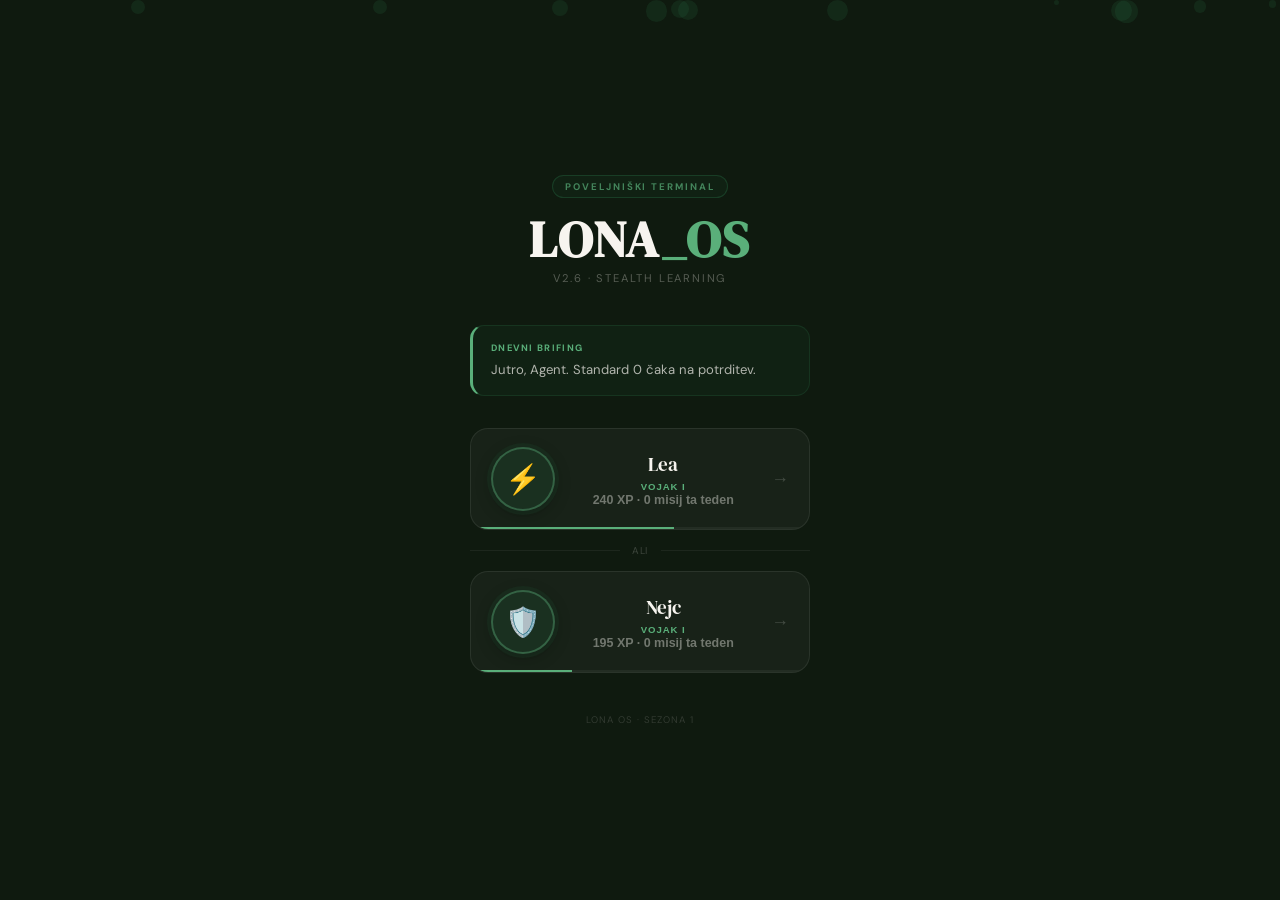
==== index.html @ a42bb2c6 "Add files via upload" ====
<!DOCTYPE html>
<html lang="sl">
<head>
<meta charset="UTF-8"/>
<meta name="viewport" content="width=device-width,initial-scale=1.0,viewport-fit=cover"/>
<meta name="theme-color" content="#0F1A0F"/>
<link rel="manifest" href="manifest.json"/>
<meta name="mobile-web-app-capable" content="yes"/>
<meta name="apple-mobile-web-app-capable" content="yes"/>
<title>LONA OS</title>
<link href="https://fonts.googleapis.com/css2?family=DM+Serif+Display:ital@0;1&family=DM+Sans:wght@300;400;500;600&display=swap" rel="stylesheet"/>
<style>
*, *::before, *::after { box-sizing: border-box; margin: 0; padding: 0; }

body {
  font-family: 'DM Sans', sans-serif;
  background: #0F1A0F;
  min-height: 100dvh;
  display: flex; flex-direction: column;
  align-items: center; justify-content: center;
  padding: 24px;
  position: relative; overflow: hidden;
}

/* Ozadje — živahni delci */
.bg-particles {
  position: fixed; inset: 0; pointer-events: none; z-index: 0;
  overflow: hidden;
}
.particle {
  position: absolute; border-radius: 50%;
  background: rgba(45,125,82,.15);
  animation: float-particle linear infinite;
}
@keyframes float-particle {
  0%   { transform: translateY(100vh) scale(0); opacity: 0; }
  10%  { opacity: 1; }
  90%  { opacity: .3; }
  100% { transform: translateY(-100px) scale(1); opacity: 0; }
}

/* Vsebina */
.login-wrap {
  position: relative; z-index: 1;
  display: flex; flex-direction: column;
  align-items: center; width: 100%; max-width: 340px;
  gap: 0;
}

/* Logo */
.logo-block { text-align: center; margin-bottom: 40px; }
.logo-badge {
  display: inline-block;
  font-size: .6rem; font-weight: 700; letter-spacing: .2em;
  text-transform: uppercase; color: rgba(90,175,122,.7);
  border: 1px solid rgba(45,125,82,.3);
  border-radius: 20px; padding: 4px 12px; margin-bottom: 16px;
  background: rgba(45,125,82,.08);
}
.logo-title {
  font-family: 'DM Serif Display', serif;
  font-size: 3.2rem; color: #F7F4EF;
  letter-spacing: .04em; line-height: 1;
  margin-bottom: 6px;
}
.logo-title span { color: #5AAF7A; }
.logo-sub {
  font-size: .7rem; letter-spacing: .16em;
  text-transform: uppercase; color: rgba(247,244,239,.3);
}

/* Misija briefing */
.briefing-box {
  width: 100%; padding: 16px 18px;
  background: rgba(45,125,82,.08);
  border: 1px solid rgba(45,125,82,.2);
  border-left: 3px solid #5AAF7A;
  border-radius: 14px; margin-bottom: 32px;
}
.briefing-box__label {
  font-size: .58rem; font-weight: 700; letter-spacing: .14em;
  text-transform: uppercase; color: #5AAF7A; margin-bottom: 6px;
}
.briefing-box__text {
  font-size: .82rem; color: rgba(247,244,239,.7); line-height: 1.5;
}

/* Agent kartice */
.agents { display: flex; flex-direction: column; gap: 10px; width: 100%; }

.agent-card {
  display: flex; align-items: center; gap: 16px;
  padding: 18px 20px; border-radius: 18px;
  background: rgba(255,255,255,.04);
  border: 1.5px solid rgba(255,255,255,.08);
  cursor: pointer; transition: all 250ms ease;
  position: relative; overflow: hidden;
}
.agent-card::before {
  content: '';
  position: absolute; inset: 0;
  background: linear-gradient(135deg, rgba(45,125,82,.15), transparent);
  opacity: 0; transition: opacity 250ms ease;
}
.agent-card:hover::before { opacity: 1; }
.agent-card:hover {
  border-color: rgba(90,175,122,.5);
  transform: translateY(-2px);
  box-shadow: 0 8px 32px rgba(45,125,82,.2);
}
.agent-card:active { transform: scale(.97); }

.agent-card__avatar {
  width: 64px; height: 64px; border-radius: 50%;
  background: rgba(45,125,82,.15);
  border: 2.5px solid rgba(90,175,122,.4);
  display: flex; align-items: center; justify-content: center;
  font-size: 1.8rem; flex-shrink: 0;
  position: relative; z-index: 1;
  overflow: hidden;
  box-shadow: 0 0 0 4px rgba(45,125,82,.1), 0 4px 16px rgba(0,0,0,.3);
}
.agent-card__avatar img {
  width: 100%; height: 100%;
  object-fit: cover; object-position: center top;
  border-radius: 50%;
}
.agent-card:hover .agent-card__avatar {
  border-color: #5AAF7A;
  box-shadow: 0 0 0 4px rgba(45,125,82,.2), 0 0 20px rgba(45,125,82,.3);
}
.agent-card__info { flex: 1; position: relative; z-index: 1; }
.agent-card__name {
  font-family: 'DM Serif Display', serif;
  font-size: 1.2rem; color: #F7F4EF; margin-bottom: 4px;
}
.agent-card__rank {
  font-size: .6rem; font-weight: 600; letter-spacing: .1em;
  text-transform: uppercase; color: #5AAF7A;
}
.agent-card__xp {
  font-size: .78rem; font-weight: 600; color: rgba(247,244,239,.4);
  margin-top: 1px;
}
.agent-card__arrow {
  font-size: 1.1rem; color: rgba(247,244,239,.2);
  transition: all 250ms ease; position: relative; z-index: 1;
}
.agent-card:hover .agent-card__arrow { color: #5AAF7A; transform: translateX(4px); }

/* XP mini bar */
.agent-card__bar {
  position: absolute; bottom: 0; left: 0; right: 0; height: 2px;
  background: rgba(255,255,255,.05);
}
.gk-checks {
  display: flex; flex-direction: column; gap: 10px;
  width: 100%; margin-bottom: 16px;
}
.gk-check-item {
  display: flex; align-items: center; gap: 14px;
  padding: 14px 18px; border-radius: 16px;
  background: rgba(255,255,255,.04);
  border: 2px solid rgba(255,255,255,.08);
  cursor: pointer; transition: all 200ms ease;
  -webkit-tap-highlight-color: transparent;
}
.gk-check-item--done {
  background: rgba(52,199,89,.12);
  border-color: rgba(52,199,89,.4);
}
.gk-check-item__box {
  width: 28px; height: 28px; border-radius: 8px;
  border: 2.5px solid rgba(255,255,255,.2);
  display: flex; align-items: center; justify-content: center;
  font-size: 1rem; flex-shrink: 0; transition: all 200ms ease;
  background: rgba(255,255,255,.05);
}
.gk-check-item--done .gk-check-item__box {
  background: #34C759; border-color: #34C759;
  animation: checkbox-bounce .3s cubic-bezier(.17,.67,.35,1.5);
}
@keyframes checkbox-bounce {
  0%  { transform: scale(0.5); }
  60% { transform: scale(1.2); }
  100%{ transform: scale(1); }
}
.gk-check-item__label {
  font-size: .95rem; font-weight: 700; color: rgba(247,244,239,.7);
  transition: color 200ms ease;
}
.gk-check-item--done .gk-check-item__label {
  color: #5AAF7A; text-decoration: line-through;
}
.gk-confirm-btn {
  width: 100%; padding: 16px; border-radius: 16px;
  font-family: 'Nunito', sans-serif; font-size: 1rem; font-weight: 900;
  background: rgba(255,255,255,.06); color: rgba(247,244,239,.4);
  border: 2px solid rgba(255,255,255,.08);
  transition: all 250ms ease; cursor: not-allowed;
}
.gk-confirm-btn--ready {
  background: #34C759 !important; color: white !important;
  border-color: #34C759 !important; cursor: pointer !important;
  box-shadow: 0 5px 0 rgba(52,199,89,.4);
  animation: btn-ready .4s ease;
}
@keyframes btn-ready {
  0%  { transform: scale(.95); }
  60% { transform: scale(1.03); }
  100%{ transform: scale(1); }
}
.gk-confirm-btn--ready:hover { transform: translateY(-2px); box-shadow: 0 7px 0 rgba(52,199,89,.4); }
.gk-confirm-btn--ready:active { transform: translateY(2px); box-shadow: none; }

/* Step transitions */
@keyframes step-in {
  from { opacity: 0; transform: translateY(20px) scale(.97); }
  to   { opacity: 1; transform: translateY(0) scale(1); }
}
.step-animate { animation: step-in .35s cubic-bezier(.17,.67,.35,1.1) forwards; }

.agent-card__bar-fill {
  height: 100%; background: #5AAF7A;
  transition: width .6s ease;
}

/* Divider */
.or-divider {
  display: flex; align-items: center; gap: 12px;
  width: 100%; padding: 4px 0;
}
.or-divider::before, .or-divider::after {
  content: ''; flex: 1; height: 1px;
  background: rgba(255,255,255,.06);
}
.or-divider span {
  font-size: .62rem; color: rgba(247,244,239,.2);
  letter-spacing: .1em; text-transform: uppercase;
}

/* Footer */
.login-footer {
  margin-top: 40px; text-align: center;
  font-size: .6rem; letter-spacing: .1em;
  text-transform: uppercase; color: rgba(247,244,239,.15);
}

/* Loading animacija */
@keyframes card-in {
  from { opacity: 0; transform: translateY(20px); }
  to   { opacity: 1; transform: translateY(0); }
}
.agent-card { animation: card-in .4s ease forwards; opacity: 0; }
.agent-card:nth-child(1) { animation-delay: .1s; }
.agent-card:nth-child(3) { animation-delay: .2s; }
</style>
</head>
<body>

<div class="bg-particles" id="particles"></div>

<div class="login-wrap">

  <div class="logo-block">
    <div class="logo-badge">Poveljniški Terminal</div>
    <h1 class="logo-title">LONA<span>_OS</span></h1>
    <p class="logo-sub">v2.6 · Stealth Learning</p>
  </div>

  <div class="briefing-box">
    <p class="briefing-box__label">Dnevni Brifing</p>
    <p class="briefing-box__text" id="briefing-text">Kateri agent prevzema danes misijo?</p>
  </div>

  <div class="agents" id="agents-list"></div>

  <p class="login-footer">LONA OS · Sezona 1</p>

</div>

<script src="config.js"></script>
<script>
// ── GATEKEEPER ──────────────────────────────────────────────
const GK_KEY = "lona_gatekeeper_date";
function gkTodayStr() { return new Date().toISOString().slice(0,10); }
function isGkApproved() { return localStorage.getItem(GK_KEY) === gkTodayStr(); }

function initGatekeeperLogin() {
  const checks   = LONA_CONFIG.gatekeeper.checks;
  const el       = document.getElementById("gk-checks");
  const confirmBtn = document.getElementById("gk-confirm");
  const state    = {};

  el.innerHTML = checks.map(c => `
    <div class="gk-check-item" id="gkc-${c.id}" onclick="toggleGkCheck('${c.id}')">
      <div class="gk-check-item__box" id="gkbox-${c.id}"></div>
      <span class="gk-check-item__label">${c.label}</span>
    </div>
  `).join("");

  window.toggleGkCheck = function(id) {
    state[id] = !state[id];
    const item = document.getElementById("gkc-" + id);
    const box  = document.getElementById("gkbox-" + id);
    if (state[id]) {
      item.classList.add("gk-check-item--done");
      box.textContent = "✓";
      // Vibriraj
      if (navigator.vibrate) navigator.vibrate(30);
    } else {
      item.classList.remove("gk-check-item--done");
      box.textContent = "";
    }
    // Preveri ali so vse odkljukane
    const allDone = checks.every(c => state[c.id]);
    confirmBtn.disabled = !allDone;
    confirmBtn.classList.toggle("gk-confirm-btn--ready", allDone);
  };
}

window.confirmGatekeeper = function() {
  localStorage.setItem(GK_KEY, gkTodayStr());
  // Animacija prehoda
  const step1 = document.getElementById("step-gatekeeper");
  const step2 = document.getElementById("step-agents");
  step1.style.animation = "stamp-out .25s ease forwards";
  setTimeout(() => {
    step1.style.display = "none";
    step2.style.display = "block";
    step2.classList.add("step-animate");
  }, 250);
};

// ── DELCI V OZADJU
const container = document.getElementById("particles");
for (let i = 0; i < 12; i++) {
  const el = document.createElement("div");
  el.className = "particle";
  const size = 4 + Math.random() * 20;
  el.style.cssText = `
    width:${size}px; height:${size}px;
    left:${Math.random()*100}%;
    animation-duration:${8 + Math.random()*12}s;
    animation-delay:${Math.random()*8}s;
  `;
  container.appendChild(el);
}

// Dinamični brifing glede na uro
const h = new Date().getHours();
const briefings = [
  [6,  "Jutro, Agent. Standard 0 čaka na potrditev."],
  [10, "Dopoldne. Baza je aktivna. Misije so odprte."],
  [14, "Popoldanski sektor. Čas za akcijo."],
  [18, "Večerni brifing. Preveri zakladnico."],
  [21, "Nočna izmena. Zaključi dan z odliko."],
];
const msg = briefings.reverse().find(([t]) => h >= t)?.[1] || "Baza je aktivna. Misije čakajo.";
document.getElementById("briefing-text").textContent = msg;

// Rang iz XP
function getRank(xp) {
  const ranks = [...LONA_CONFIG.ranks].reverse();
  return ranks.find(r => xp >= r.minXp)?.label || LONA_CONFIG.ranks[0].label;
}

function getXp(agentId) {
  const s = localStorage.getItem("lona_xp_state");
  if (s) return JSON.parse(s)[agentId] ?? 0;
  return LONA_CONFIG.agents.find(a => a.id === agentId)?.xp ?? 0;
}

function getMaxXp(agentId) {
  const s = localStorage.getItem("lona_rank_state");
  if (s) return JSON.parse(s)[agentId] ?? getXp(agentId);
  return getXp(agentId);
}

// Izračun XP bara
function xpPct(agentId) {
  const xp    = getMaxXp(agentId);
  const ranks = LONA_CONFIG.ranks;
  const ci    = ranks.findIndex(r => r.minXp > xp);
  const lo    = ranks[Math.max(0,ci-1)]?.minXp ?? 0;
  const hi    = ranks[ci]?.minXp ?? lo + 300;
  return Math.min(100, Math.round(((xp-lo)/(hi-lo))*100));
}

// Misij ta teden
function weekMissions(agentId) {
  const log = JSON.parse(localStorage.getItem("lona_mission_log") || "[]");
  const now  = new Date();
  const jan1 = new Date(now.getFullYear(), 0, 1);
  const wk   = Math.ceil(((now-jan1)/86400000 + jan1.getDay()+1)/7);
  const key  = now.getFullYear() + "-W" + wk;
  return log.filter(e => e.agentId === agentId && e.week === key).length;
}

const list = document.getElementById("agents-list");

LONA_CONFIG.agents.forEach((agent, i) => {
  if (i > 0) {
    const div = document.createElement("div");
    div.className = "or-divider";
    div.innerHTML = "<span>ali</span>";
    list.appendChild(div);
  }

  const xp    = getXp(agent.id);
  const rank  = getRank(getMaxXp(agent.id));
  const pct   = xpPct(agent.id);
  const wkMis = weekMissions(agent.id);

  const card = document.createElement("button");
  card.className = "agent-card";
  card.innerHTML = `
    <div class="agent-card__avatar">${agent.avatar}</div>
    <div class="agent-card__info">
      <p class="agent-card__name">${agent.name}</p>
      <p class="agent-card__rank">${rank}</p>
      <p class="agent-card__xp">${xp} XP · ${wkMis} misij ta teden</p>
    </div>
    <span class="agent-card__arrow">→</span>
    <div class="agent-card__bar">
      <div class="agent-card__bar-fill" style="width:${pct}%"></div>
    </div>
  `;
  card.addEventListener("click", () => {
    localStorage.setItem("lona_current_agent", agent.id);
    // Tap animacija
    card.style.transform = "scale(.95)";
    card.style.opacity   = ".7";
    setTimeout(() => { location.href = "gatekeeper.html"; }, 180);
  });
  list.appendChild(card);
});
</script>

<script>
  if ('serviceWorker' in navigator) {
    navigator.serviceWorker.register('./sw.js').catch(() => {});
  }
</script>
</body>
</html>
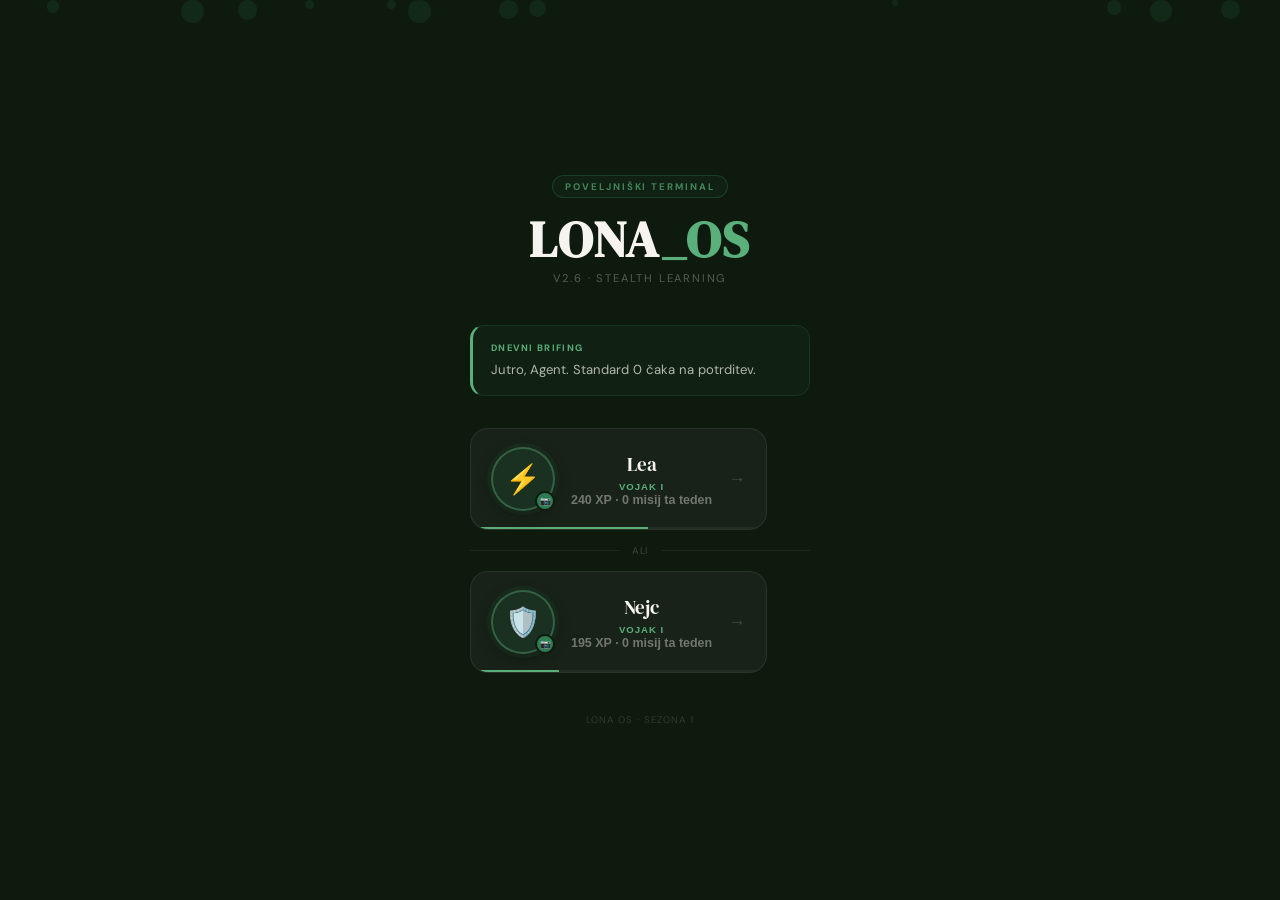
==== commit c31dd7f0: "Add files via upload" ====
--- a/index.html
+++ b/index.html
@@ -412,10 +412,21 @@
   const pct   = xpPct(agent.id);
   const wkMis = weekMissions(agent.id);
 
+  const _photo = localStorage.getItem("lona_photo_" + agent.id);
+
+  // Wrapper
+  const wrap = document.createElement("div");
+  wrap.style.cssText = "position:relative;width:100%";
+
   const card = document.createElement("button");
   card.className = "agent-card";
   card.innerHTML = `
-    <div class="agent-card__avatar">${agent.avatar}</div>
+    <div class="agent-card__avatar" id="avatar-${agent.id}" style="position:relative;overflow:visible">
+      ${_photo ? `<img src="${_photo}" style="width:100%;height:100%;object-fit:cover;border-radius:50%">` : agent.avatar}
+      <div style="position:absolute;bottom:-2px;right:-2px;width:20px;height:20px;border-radius:50%;
+        background:#2D7D52;border:2px solid #0F1A0F;display:flex;align-items:center;
+        justify-content:center;font-size:.55rem;z-index:2">📷</div>
+    </div>
     <div class="agent-card__info">
       <p class="agent-card__name">${agent.name}</p>
       <p class="agent-card__rank">${rank}</p>
@@ -426,14 +437,52 @@
       <div class="agent-card__bar-fill" style="width:${pct}%"></div>
     </div>
   `;
-  card.addEventListener("click", () => {
+
+  // Skrit file input za tega agenta
+  const fileInput = document.createElement("input");
+  fileInput.type = "file"; fileInput.accept = "image/*";
+  fileInput.style.display = "none";
+  fileInput.addEventListener("change", function() {
+    const file = this.files[0]; if (!file) return;
+    const reader = new FileReader();
+    reader.onload = e => {
+      const img = new Image();
+      img.onload = () => {
+        const canvas = document.createElement("canvas");
+        const size = Math.min(img.width, img.height);
+        canvas.width = canvas.height = 400;
+        canvas.getContext("2d").drawImage(img,
+          (img.width-size)/2,(img.height-size)/2,size,size,0,0,400,400);
+        const data = canvas.toDataURL("image/jpeg", .8);
+        localStorage.setItem("lona_photo_" + agent.id, data);
+        // Posodobi avatar takoj
+        const av = document.getElementById("avatar-" + agent.id);
+        av.innerHTML = `<img src="${data}" style="width:100%;height:100%;object-fit:cover;border-radius:50%">
+          <div style="position:absolute;bottom:-2px;right:-2px;width:20px;height:20px;border-radius:50%;
+            background:#2D7D52;border:2px solid #0F1A0F;display:flex;align-items:center;
+            justify-content:center;font-size:.55rem;z-index:2">📷</div>`;
+      };
+      img.src = e.target.result;
+    };
+    reader.readAsDataURL(file);
+  });
+
+  // Klik na avatar → foto, klik na kartico → izberi agenta
+  card.addEventListener("click", (e) => {
+    const av = document.getElementById("avatar-" + agent.id);
+    if (av.contains(e.target)) {
+      e.stopPropagation();
+      fileInput.click();
+      return;
+    }
     localStorage.setItem("lona_current_agent", agent.id);
-    // Tap animacija
-    card.style.transform = "scale(.95)";
-    card.style.opacity   = ".7";
+    card.style.transform = "scale(.95)"; card.style.opacity = ".7";
     setTimeout(() => { location.href = "gatekeeper.html"; }, 180);
   });
-  list.appendChild(card);
+
+  wrap.appendChild(card);
+  wrap.appendChild(fileInput);
+  list.appendChild(wrap);
 });
 </script>
 
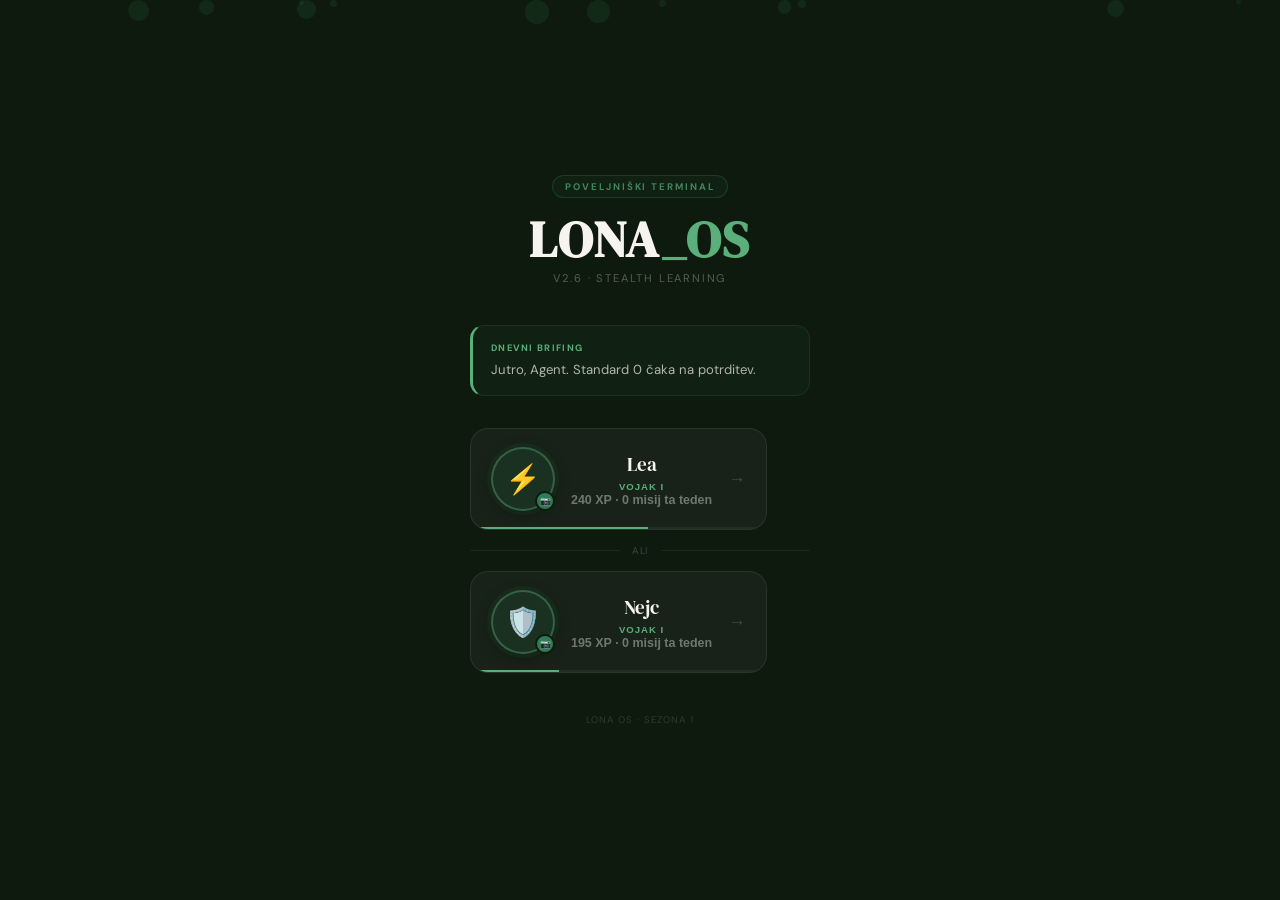
==== commit 3b069bc0: "Add files via upload" ====
--- a/index.html
+++ b/index.html
@@ -2,6 +2,8 @@
 <html lang="sl">
 <head>
 <meta charset="UTF-8"/>
+<link rel="icon" type="image/png" href="favicon.ico"/>
+
 <meta name="viewport" content="width=device-width,initial-scale=1.0,viewport-fit=cover"/>
 <meta name="theme-color" content="#0F1A0F"/>
 <link rel="manifest" href="manifest.json"/>
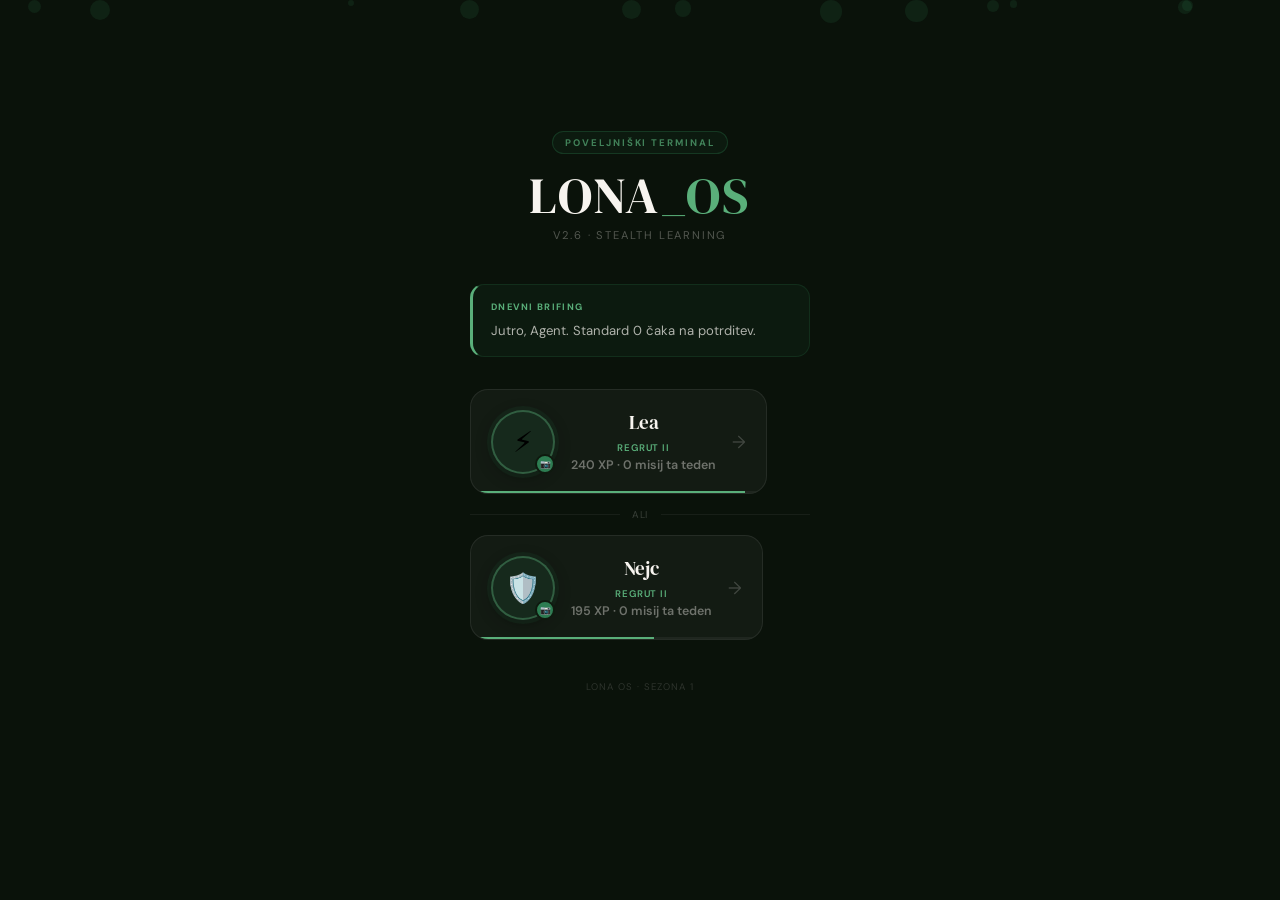
==== commit 75c923ae: "Add files via upload" ====
--- a/index.html
+++ b/index.html
@@ -10,7 +10,7 @@
 <meta name="mobile-web-app-capable" content="yes"/>
 <meta name="apple-mobile-web-app-capable" content="yes"/>
 <title>LONA OS</title>
-<link href="https://fonts.googleapis.com/css2?family=DM+Serif+Display:ital@0;1&family=DM+Sans:wght@300;400;500;600&display=swap" rel="stylesheet"/>
+
 <style>
 *, *::before, *::after { box-sizing: border-box; margin: 0; padding: 0; }
 
@@ -257,6 +257,7 @@
 .agent-card:nth-child(1) { animation-delay: .1s; }
 .agent-card:nth-child(3) { animation-delay: .2s; }
 </style>
+<link rel="stylesheet" href="shared.css"/>
 </head>
 <body>
 
--- a/shared.css
+++ b/shared.css
@@ -0,0 +1,279 @@
+/* ============================================================
+   LONA OS — shared.css
+   Skupen stil za vse strani. Naloži PRED style.css.
+   ============================================================ */
+
+@import url('https://fonts.googleapis.com/css2?family=DM+Serif+Display:ital@0;1&family=DM+Sans:wght@300;400;500;600;700;800;900&display=swap');
+
+/* ── RESET ─────────────────────────────────────────────── */
+*, *::before, *::after { box-sizing: border-box; margin: 0; padding: 0; }
+
+/* ── TOKENS ────────────────────────────────────────────── */
+:root {
+  --font-body:    'DM Sans', system-ui, sans-serif;
+  --font-display: 'DM Serif Display', serif;
+
+  --bg:           #0a120a;
+  --bg-card:      rgba(255,255,255,.04);
+  --bg-card-2:    rgba(255,255,255,.07);
+  --border:       rgba(255,255,255,.08);
+  --border-green: rgba(90,175,122,.2);
+
+  --text:         #F7F4EF;
+  --text-dim:     rgba(247,244,239,.5);
+  --text-muted:   rgba(247,244,239,.3);
+
+  --green:        #5AAF7A;
+  --green-deep:   #2D7D52;
+  --gold:         #FFD60A;
+  --purple:       #AF52DE;
+  --blue:         #007AFF;
+  --red:          #FF3B30;
+  --orange:       #FF9500;
+
+  --r-sm:  10px;
+  --r-md:  14px;
+  --r-lg:  18px;
+  --r-xl:  22px;
+  --r-2xl: 28px;
+
+  --shadow: 0 4px 20px rgba(0,0,0,.4);
+}
+
+/* ── BASE ──────────────────────────────────────────────── */
+html { -webkit-text-size-adjust: 100%; }
+body {
+  font-family: var(--font-body);
+  background: var(--bg);
+  color: var(--text);
+  min-height: 100dvh;
+  padding-bottom: 100px;
+  overflow-x: hidden;
+  -webkit-font-smoothing: antialiased;
+}
+
+/* ── TOP BAR ───────────────────────────────────────────── */
+.top-bar {
+  display: flex; align-items: center; gap: 10px;
+  padding: 14px 16px;
+  background: rgba(10,18,10,.95);
+  border-bottom: 1px solid var(--border-green);
+  backdrop-filter: blur(12px);
+  position: sticky; top: 0; z-index: 100;
+}
+.top-bar__logo {
+  font-family: var(--font-display);
+  font-size: 1rem; color: var(--text);
+  letter-spacing: .06em; cursor: pointer;
+  flex-shrink: 0;
+}
+.logo-accent { color: var(--green); }
+.logo-bracket { color: rgba(247,244,239,.5); }
+.top-bar__title {
+  flex: 1; font-size: .7rem; font-weight: 600;
+  letter-spacing: .14em; text-transform: uppercase;
+  color: var(--text-muted); text-align: center;
+}
+
+/* ── CARDS ─────────────────────────────────────────────── */
+.card {
+  background: var(--bg-card);
+  border: 1px solid var(--border);
+  border-radius: var(--r-xl);
+  padding: 16px;
+}
+.card--green {
+  background: rgba(45,125,82,.1);
+  border-color: var(--border-green);
+}
+
+/* ── SECTION HEADER ────────────────────────────────────── */
+.section-header {
+  display: flex; align-items: center;
+  justify-content: space-between;
+  padding: 4px 2px;
+}
+.section-header__title {
+  font-family: var(--font-display);
+  font-size: .95rem; color: var(--text-dim);
+  font-weight: 400;
+}
+.section-header__badge {
+  font-size: .65rem; font-weight: 600;
+  letter-spacing: .08em;
+  color: var(--text-muted);
+  padding: 3px 8px;
+  background: var(--bg-card);
+  border: 1px solid var(--border);
+  border-radius: 20px;
+}
+
+/* ── TYPOGRAPHY ────────────────────────────────────────── */
+h1, h2, h3 { font-family: var(--font-display); color: var(--text); font-weight: 400; }
+h1 { font-size: 1.8rem; }
+h2 { font-size: 1.4rem; }
+h3 { font-size: 1.1rem; }
+p  { font-family: var(--font-body); color: var(--text); line-height: 1.5; }
+
+.eyebrow {
+  font-size: .6rem; font-weight: 700;
+  letter-spacing: .16em; text-transform: uppercase;
+  color: var(--text-muted);
+}
+.label-sm {
+  font-size: .72rem; font-weight: 600;
+  color: var(--text-dim);
+}
+
+/* ── BUTTONS ───────────────────────────────────────────── */
+button {
+  font-family: var(--font-body);
+  cursor: pointer;
+  -webkit-tap-highlight-color: transparent;
+}
+.btn {
+  display: inline-flex; align-items: center; justify-content: center;
+  padding: 12px 20px; border-radius: var(--r-lg);
+  font-size: .9rem; font-weight: 700;
+  border: 1px solid transparent;
+  transition: all .2s ease;
+}
+.btn:active { transform: scale(.96); }
+.btn--primary {
+  background: rgba(45,125,82,.25);
+  border-color: rgba(90,175,122,.4);
+  color: var(--green);
+}
+.btn--ghost {
+  background: var(--bg-card);
+  border-color: var(--border);
+  color: var(--text-dim);
+}
+
+/* ── INPUTS ────────────────────────────────────────────── */
+input, select, textarea {
+  font-family: var(--font-body);
+  background: rgba(255,255,255,.06);
+  border: 1px solid var(--border);
+  border-radius: var(--r-md);
+  color: var(--text);
+  padding: 10px 12px;
+  font-size: .9rem;
+  outline: none;
+  width: 100%;
+}
+input:focus, select:focus, textarea:focus {
+  border-color: rgba(90,175,122,.4);
+  background: rgba(255,255,255,.08);
+}
+select option { background: #1a2b1a; color: var(--text); }
+
+/* ── MAIN SCROLL ───────────────────────────────────────── */
+.main-scroll {
+  padding: 16px;
+  display: flex; flex-direction: column; gap: 12px;
+  max-width: 480px; margin: 0 auto;
+}
+
+/* ── BOTTOM NAV ────────────────────────────────────────── */
+.bottom-nav {
+  position: fixed; bottom: 12px;
+  left: 50%; transform: translateX(-50%);
+  width: calc(100% - 32px); max-width: 400px;
+  display: flex;
+  background: rgba(10,18,10,.94);
+  border: 1px solid rgba(90,175,122,.18);
+  border-radius: 24px; padding: 8px 12px;
+  gap: 0; z-index: 100;
+  backdrop-filter: blur(16px);
+  box-shadow: 0 4px 24px rgba(0,0,0,.5);
+}
+.bottom-nav__item {
+  flex: 1; display: flex; flex-direction: column;
+  align-items: center; gap: 4px; padding: 7px 4px;
+  cursor: pointer; position: relative;
+  background: none; border: none;
+  -webkit-tap-highlight-color: transparent;
+}
+.bottom-nav__item svg { width: 22px; height: 22px; }
+.bottom-nav__item span {
+  font-size: 10px; font-weight: 600;
+  letter-spacing: .06em; text-transform: uppercase;
+  color: rgba(247,244,239,.3);
+}
+.bottom-nav__item--active span { color: var(--green); font-weight: 800; }
+.bottom-nav__item--active::after {
+  content: ''; position: absolute; bottom: -4px;
+  width: 4px; height: 4px; border-radius: 50%;
+  background: var(--green);
+}
+
+/* ── JOKER DIALOG ──────────────────────────────────────── */
+.joker-dialog {
+  position: fixed; inset: 0; z-index: 9999;
+  background: rgba(0,0,0,.7); backdrop-filter: blur(6px);
+  display: flex; align-items: center; justify-content: center;
+  padding: 16px;
+}
+.joker-dialog__box {
+  background: #1a2b1a;
+  border: 1px solid rgba(90,175,122,.2);
+  border-radius: var(--r-2xl);
+  padding: 24px 20px;
+  max-width: 320px; width: 100%;
+  display: flex; flex-direction: column;
+  align-items: center; gap: 10px;
+}
+.joker-dialog__icon { font-size: 2.5rem; }
+.joker-dialog__title {
+  font-family: var(--font-display);
+  font-size: 1.2rem; color: var(--text); text-align: center;
+}
+.joker-dialog__body {
+  font-size: .88rem; color: var(--text-dim);
+  text-align: center; line-height: 1.5;
+}
+.joker-dialog__btns {
+  display: flex; gap: 8px; width: 100%; margin-top: 4px;
+}
+.joker-dialog__cancel {
+  flex: 1; padding: 12px; border-radius: var(--r-md);
+  background: rgba(255,255,255,.06);
+  border: 1px solid var(--border);
+  color: var(--text-dim); font-size: .88rem; font-weight: 600;
+}
+.joker-dialog__confirm {
+  flex: 2; padding: 12px; border-radius: var(--r-md);
+  background: rgba(45,125,82,.25);
+  border: 1px solid rgba(90,175,122,.4);
+  color: var(--text); font-size: .88rem; font-weight: 700;
+}
+
+/* ── TOAST ─────────────────────────────────────────────── */
+.lona-toast {
+  position: fixed; bottom: 90px; left: 50%;
+  transform: translateX(-50%);
+  padding: 10px 18px; border-radius: 30px;
+  font-size: .85rem; font-weight: 700;
+  backdrop-filter: blur(10px);
+  z-index: 9998; pointer-events: none;
+  white-space: nowrap;
+  animation: toast-in .3s ease, toast-out .3s ease 2s forwards;
+}
+@keyframes toast-in  { from { opacity:0; transform:translateX(-50%) translateY(10px); } }
+@keyframes toast-out { to   { opacity:0; transform:translateX(-50%) translateY(-6px); } }
+
+/* ── SETTINGS OVERLAY ──────────────────────────────────── */
+.settings-overlay {
+  display: none; position: fixed; inset: 0;
+  z-index: 9000; background: rgba(0,0,0,.85);
+  backdrop-filter: blur(8px);
+  align-items: center; justify-content: center;
+}
+.settings-box {
+  background: #1a2b1a;
+  border: 1px solid rgba(90,175,122,.2);
+  border-radius: var(--r-2xl); padding: 24px 20px;
+  max-width: 320px; width: calc(100% - 32px);
+  display: flex; flex-direction: column; gap: 10px;
+}
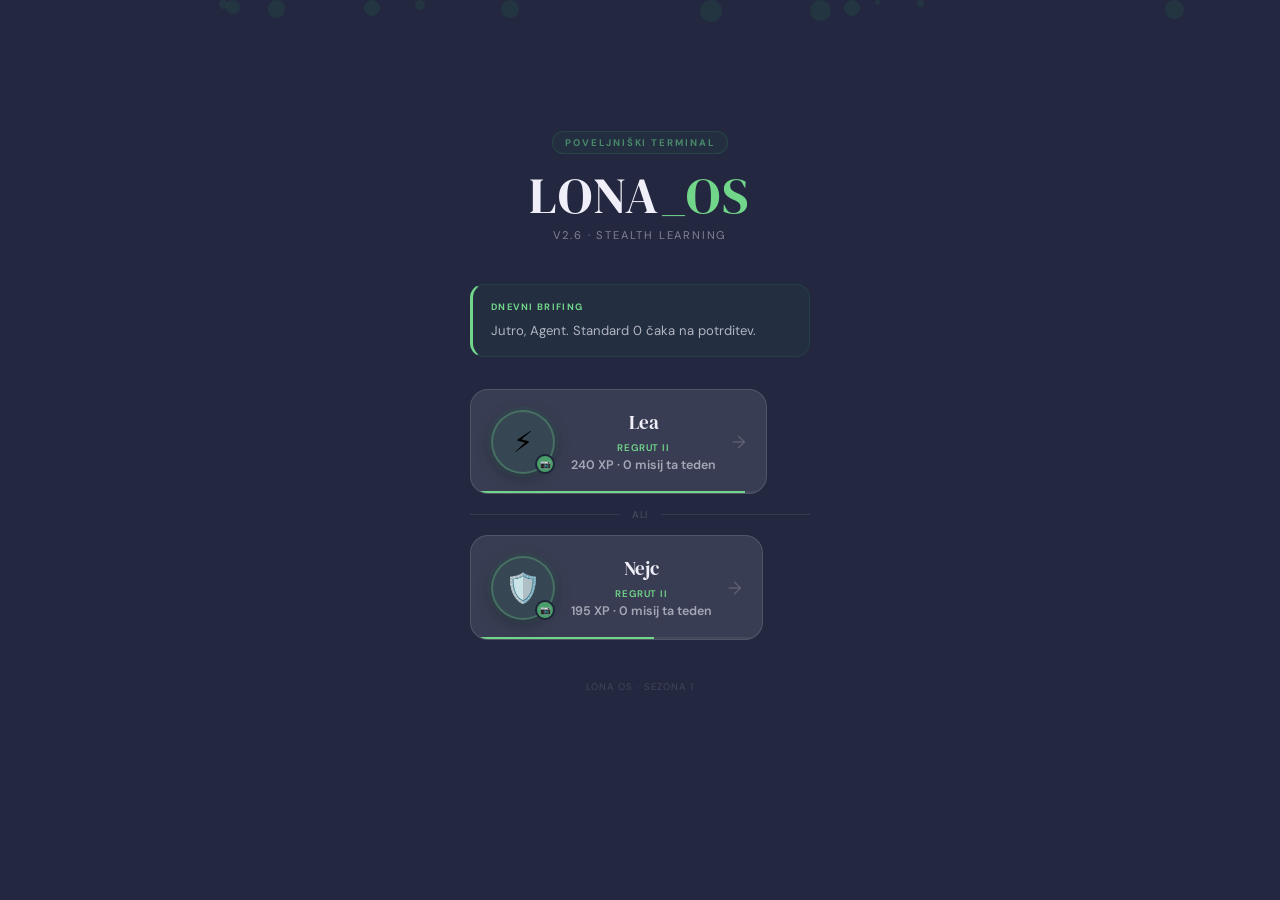
==== commit 1d27e37b: "Add files via upload" ====
--- a/index.html
+++ b/index.html
@@ -5,7 +5,7 @@
 <link rel="icon" type="image/png" href="favicon.ico"/>
 
 <meta name="viewport" content="width=device-width,initial-scale=1.0,viewport-fit=cover"/>
-<meta name="theme-color" content="#0F1A0F"/>
+<meta name="theme-color" content="#1E2438"/>
 <link rel="manifest" href="manifest.json"/>
 <meta name="mobile-web-app-capable" content="yes"/>
 <meta name="apple-mobile-web-app-capable" content="yes"/>
@@ -16,7 +16,7 @@
 
 body {
   font-family: 'DM Sans', sans-serif;
-  background: #0F1A0F;
+  background: #1E2438;
   min-height: 100dvh;
   display: flex; flex-direction: column;
   align-items: center; justify-content: center;
@@ -61,14 +61,14 @@
 }
 .logo-title {
   font-family: 'DM Serif Display', serif;
-  font-size: 3.2rem; color: #F7F4EF;
+  font-size: 3.2rem; color: #F0EEF8;
   letter-spacing: .04em; line-height: 1;
   margin-bottom: 6px;
 }
-.logo-title span { color: #5AAF7A; }
+.logo-title span { color: #72D68A; }
 .logo-sub {
   font-size: .7rem; letter-spacing: .16em;
-  text-transform: uppercase; color: rgba(247,244,239,.3);
+  text-transform: uppercase; color: rgba(240,238,248,.45);
 }
 
 /* Misija briefing */
@@ -76,15 +76,15 @@
   width: 100%; padding: 16px 18px;
   background: rgba(45,125,82,.08);
   border: 1px solid rgba(45,125,82,.2);
-  border-left: 3px solid #5AAF7A;
+  border-left: 3px solid #72D68A;
   border-radius: 14px; margin-bottom: 32px;
 }
 .briefing-box__label {
   font-size: .58rem; font-weight: 700; letter-spacing: .14em;
-  text-transform: uppercase; color: #5AAF7A; margin-bottom: 6px;
+  text-transform: uppercase; color: #72D68A; margin-bottom: 6px;
 }
 .briefing-box__text {
-  font-size: .82rem; color: rgba(247,244,239,.7); line-height: 1.5;
+  font-size: .82rem; color: rgba(240,238,248,.7); line-height: 1.5;
 }
 
 /* Agent kartice */
@@ -93,8 +93,8 @@
 .agent-card {
   display: flex; align-items: center; gap: 16px;
   padding: 18px 20px; border-radius: 18px;
-  background: rgba(255,255,255,.04);
-  border: 1.5px solid rgba(255,255,255,.08);
+  background: rgba(255,255,255,.10);
+  border: 1.5px solid rgba(255,255,255,.12);
   cursor: pointer; transition: all 250ms ease;
   position: relative; overflow: hidden;
 }
@@ -128,27 +128,27 @@
   border-radius: 50%;
 }
 .agent-card:hover .agent-card__avatar {
-  border-color: #5AAF7A;
+  border-color: #72D68A;
   box-shadow: 0 0 0 4px rgba(45,125,82,.2), 0 0 20px rgba(45,125,82,.3);
 }
 .agent-card__info { flex: 1; position: relative; z-index: 1; }
 .agent-card__name {
   font-family: 'DM Serif Display', serif;
-  font-size: 1.2rem; color: #F7F4EF; margin-bottom: 4px;
+  font-size: 1.2rem; color: #F0EEF8; margin-bottom: 4px;
 }
 .agent-card__rank {
   font-size: .6rem; font-weight: 600; letter-spacing: .1em;
-  text-transform: uppercase; color: #5AAF7A;
+  text-transform: uppercase; color: #72D68A;
 }
 .agent-card__xp {
-  font-size: .78rem; font-weight: 600; color: rgba(247,244,239,.4);
+  font-size: .78rem; font-weight: 600; color: rgba(240,238,248,.6);
   margin-top: 1px;
 }
 .agent-card__arrow {
-  font-size: 1.1rem; color: rgba(247,244,239,.2);
+  font-size: 1.1rem; color: rgba(240,238,248,.2);
   transition: all 250ms ease; position: relative; z-index: 1;
 }
-.agent-card:hover .agent-card__arrow { color: #5AAF7A; transform: translateX(4px); }
+.agent-card:hover .agent-card__arrow { color: #72D68A; transform: translateX(4px); }
 
 /* XP mini bar */
 .agent-card__bar {
@@ -162,8 +162,8 @@
 .gk-check-item {
   display: flex; align-items: center; gap: 14px;
   padding: 14px 18px; border-radius: 16px;
-  background: rgba(255,255,255,.04);
-  border: 2px solid rgba(255,255,255,.08);
+  background: rgba(255,255,255,.10);
+  border: 2px solid rgba(255,255,255,.12);
   cursor: pointer; transition: all 200ms ease;
   -webkit-tap-highlight-color: transparent;
 }
@@ -188,17 +188,17 @@
   100%{ transform: scale(1); }
 }
 .gk-check-item__label {
-  font-size: .95rem; font-weight: 700; color: rgba(247,244,239,.7);
+  font-size: .95rem; font-weight: 700; color: rgba(240,238,248,.7);
   transition: color 200ms ease;
 }
 .gk-check-item--done .gk-check-item__label {
-  color: #5AAF7A; text-decoration: line-through;
+  color: #72D68A; text-decoration: line-through;
 }
 .gk-confirm-btn {
   width: 100%; padding: 16px; border-radius: 16px;
   font-family: 'Nunito', sans-serif; font-size: 1rem; font-weight: 900;
-  background: rgba(255,255,255,.06); color: rgba(247,244,239,.4);
-  border: 2px solid rgba(255,255,255,.08);
+  background: rgba(255,255,255,.09); color: rgba(240,238,248,.6);
+  border: 2px solid rgba(255,255,255,.12);
   transition: all 250ms ease; cursor: not-allowed;
 }
 .gk-confirm-btn--ready {
@@ -223,7 +223,7 @@
 .step-animate { animation: step-in .35s cubic-bezier(.17,.67,.35,1.1) forwards; }
 
 .agent-card__bar-fill {
-  height: 100%; background: #5AAF7A;
+  height: 100%; background: #72D68A;
   transition: width .6s ease;
 }
 
@@ -234,10 +234,10 @@
 }
 .or-divider::before, .or-divider::after {
   content: ''; flex: 1; height: 1px;
-  background: rgba(255,255,255,.06);
+  background: rgba(255,255,255,.09);
 }
 .or-divider span {
-  font-size: .62rem; color: rgba(247,244,239,.2);
+  font-size: .62rem; color: rgba(240,238,248,.2);
   letter-spacing: .1em; text-transform: uppercase;
 }
 
@@ -245,7 +245,7 @@
 .login-footer {
   margin-top: 40px; text-align: center;
   font-size: .6rem; letter-spacing: .1em;
-  text-transform: uppercase; color: rgba(247,244,239,.15);
+  text-transform: uppercase; color: rgba(240,238,248,.15);
 }
 
 /* Loading animacija */
@@ -427,7 +427,7 @@
     <div class="agent-card__avatar" id="avatar-${agent.id}" style="position:relative;overflow:visible">
       ${_photo ? `<img src="${_photo}" style="width:100%;height:100%;object-fit:cover;border-radius:50%">` : agent.avatar}
       <div style="position:absolute;bottom:-2px;right:-2px;width:20px;height:20px;border-radius:50%;
-        background:#2D7D52;border:2px solid #0F1A0F;display:flex;align-items:center;
+        background:#4A9E6A;border:2px solid #1E2438;display:flex;align-items:center;
         justify-content:center;font-size:.55rem;z-index:2">📷</div>
     </div>
     <div class="agent-card__info">
@@ -441,50 +441,13 @@
     </div>
   `;
 
-  // Skrit file input za tega agenta
-  const fileInput = document.createElement("input");
-  fileInput.type = "file"; fileInput.accept = "image/*";
-  fileInput.style.display = "none";
-  fileInput.addEventListener("change", function() {
-    const file = this.files[0]; if (!file) return;
-    const reader = new FileReader();
-    reader.onload = e => {
-      const img = new Image();
-      img.onload = () => {
-        const canvas = document.createElement("canvas");
-        const size = Math.min(img.width, img.height);
-        canvas.width = canvas.height = 400;
-        canvas.getContext("2d").drawImage(img,
-          (img.width-size)/2,(img.height-size)/2,size,size,0,0,400,400);
-        const data = canvas.toDataURL("image/jpeg", .8);
-        localStorage.setItem("lona_photo_" + agent.id, data);
-        // Posodobi avatar takoj
-        const av = document.getElementById("avatar-" + agent.id);
-        av.innerHTML = `<img src="${data}" style="width:100%;height:100%;object-fit:cover;border-radius:50%">
-          <div style="position:absolute;bottom:-2px;right:-2px;width:20px;height:20px;border-radius:50%;
-            background:#2D7D52;border:2px solid #0F1A0F;display:flex;align-items:center;
-            justify-content:center;font-size:.55rem;z-index:2">📷</div>`;
-      };
-      img.src = e.target.result;
-    };
-    reader.readAsDataURL(file);
-  });
-
-  // Klik na avatar → foto, klik na kartico → izberi agenta
-  card.addEventListener("click", (e) => {
-    const av = document.getElementById("avatar-" + agent.id);
-    if (av.contains(e.target)) {
-      e.stopPropagation();
-      fileInput.click();
-      return;
-    }
+  card.addEventListener("click", () => {
     localStorage.setItem("lona_current_agent", agent.id);
     card.style.transform = "scale(.95)"; card.style.opacity = ".7";
     setTimeout(() => { location.href = "gatekeeper.html"; }, 180);
   });
 
   wrap.appendChild(card);
-  wrap.appendChild(fileInput);
   list.appendChild(wrap);
 });
 </script>
--- a/shared.css
+++ b/shared.css
@@ -13,18 +13,18 @@
   --font-body:    'DM Sans', system-ui, sans-serif;
   --font-display: 'DM Serif Display', serif;
 
-  --bg:           #0a120a;
-  --bg-card:      rgba(255,255,255,.04);
-  --bg-card-2:    rgba(255,255,255,.07);
-  --border:       rgba(255,255,255,.08);
-  --border-green: rgba(90,175,122,.2);
-
-  --text:         #F7F4EF;
-  --text-dim:     rgba(247,244,239,.5);
-  --text-muted:   rgba(247,244,239,.3);
-
-  --green:        #5AAF7A;
-  --green-deep:   #2D7D52;
+  --bg:           #232840;
+  --bg-card:      rgba(255,255,255,.10);
+  --bg-card-2:    rgba(255,255,255,.10);
+  --border:       rgba(255,255,255,.12);
+  --border-green: rgba(120,160,255,.25);
+
+  --text:         #F0EEF8;
+  --text-dim:     rgba(240,238,248,.7);
+  --text-muted:   rgba(240,238,248,.45);
+
+  --green:        #72D68A;
+  --green-deep:   #4A9E6A;
   --gold:         #FFD60A;
   --purple:       #AF52DE;
   --blue:         #007AFF;
@@ -68,7 +68,7 @@
   flex-shrink: 0;
 }
 .logo-accent { color: var(--green); }
-.logo-bracket { color: rgba(247,244,239,.5); }
+.logo-bracket { color: rgba(240,238,248,.7); }
 .top-bar__title {
   flex: 1; font-size: .7rem; font-weight: 600;
   letter-spacing: .14em; text-transform: uppercase;
@@ -153,7 +153,7 @@
 /* ── INPUTS ────────────────────────────────────────────── */
 input, select, textarea {
   font-family: var(--font-body);
-  background: rgba(255,255,255,.06);
+  background: rgba(255,255,255,.09);
   border: 1px solid var(--border);
   border-radius: var(--r-md);
   color: var(--text);
@@ -164,9 +164,9 @@
 }
 input:focus, select:focus, textarea:focus {
   border-color: rgba(90,175,122,.4);
-  background: rgba(255,255,255,.08);
-}
-select option { background: #1a2b1a; color: var(--text); }
+  background: rgba(255,255,255,.12);
+}
+select option { background: #2A3050; color: var(--text); }
 
 /* ── MAIN SCROLL ───────────────────────────────────────── */
 .main-scroll {
@@ -182,7 +182,7 @@
   width: calc(100% - 32px); max-width: 400px;
   display: flex;
   background: rgba(10,18,10,.94);
-  border: 1px solid rgba(90,175,122,.18);
+  border: 1px solid rgba(120,160,255,.22);
   border-radius: 24px; padding: 8px 12px;
   gap: 0; z-index: 100;
   backdrop-filter: blur(16px);
@@ -199,7 +199,7 @@
 .bottom-nav__item span {
   font-size: 10px; font-weight: 600;
   letter-spacing: .06em; text-transform: uppercase;
-  color: rgba(247,244,239,.3);
+  color: rgba(240,238,248,.45);
 }
 .bottom-nav__item--active span { color: var(--green); font-weight: 800; }
 .bottom-nav__item--active::after {
@@ -216,8 +216,8 @@
   padding: 16px;
 }
 .joker-dialog__box {
-  background: #1a2b1a;
-  border: 1px solid rgba(90,175,122,.2);
+  background: #2A3050;
+  border: 1px solid rgba(120,160,255,.25);
   border-radius: var(--r-2xl);
   padding: 24px 20px;
   max-width: 320px; width: 100%;
@@ -238,7 +238,7 @@
 }
 .joker-dialog__cancel {
   flex: 1; padding: 12px; border-radius: var(--r-md);
-  background: rgba(255,255,255,.06);
+  background: rgba(255,255,255,.09);
   border: 1px solid var(--border);
   color: var(--text-dim); font-size: .88rem; font-weight: 600;
 }
@@ -271,8 +271,8 @@
   align-items: center; justify-content: center;
 }
 .settings-box {
-  background: #1a2b1a;
-  border: 1px solid rgba(90,175,122,.2);
+  background: #2A3050;
+  border: 1px solid rgba(120,160,255,.25);
   border-radius: var(--r-2xl); padding: 24px 20px;
   max-width: 320px; width: calc(100% - 32px);
   display: flex; flex-direction: column; gap: 10px;
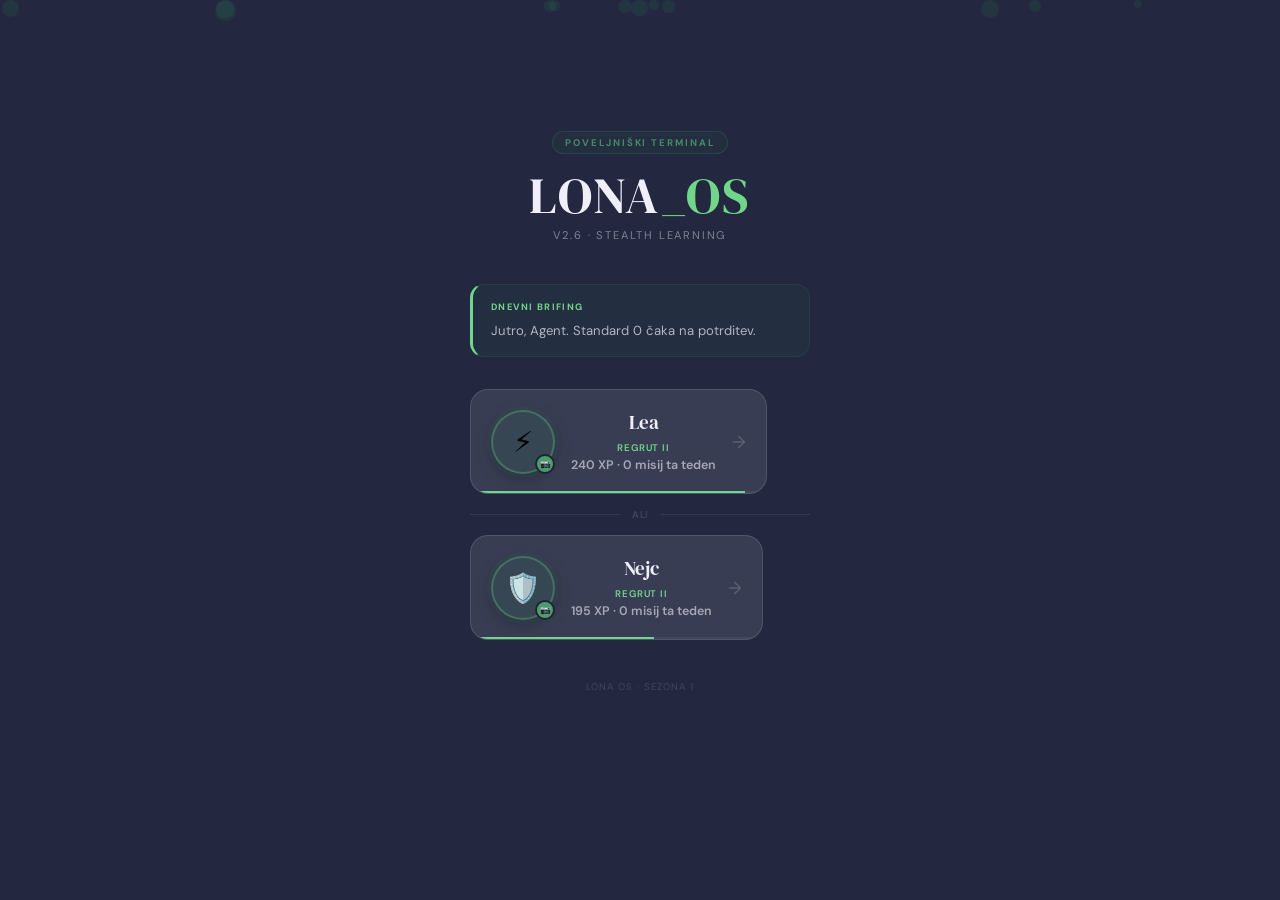
==== commit 279a5513: "Add files via upload" ====
--- a/index.html
+++ b/index.html
@@ -21,13 +21,13 @@
   display: flex; flex-direction: column;
   align-items: center; justify-content: center;
   padding: 24px;
-  position: relative; overflow: hidden;
+  position: relative; overflow-x: hidden;
 }
 
 /* Ozadje — živahni delci */
 .bg-particles {
   position: fixed; inset: 0; pointer-events: none; z-index: 0;
-  overflow: hidden;
+  overflow-x: hidden;
 }
 .particle {
   position: absolute; border-radius: 50%;
@@ -35,7 +35,7 @@
   animation: float-particle linear infinite;
 }
 @keyframes float-particle {
-  0%   { transform: translateY(100vh) scale(0); opacity: 0; }
+  0%   { transform: translateY(100dvh) scale(0); opacity: 0; }
   10%  { opacity: 1; }
   90%  { opacity: .3; }
   100% { transform: translateY(-100px) scale(1); opacity: 0; }
@@ -96,7 +96,7 @@
   background: rgba(255,255,255,.10);
   border: 1.5px solid rgba(255,255,255,.12);
   cursor: pointer; transition: all 250ms ease;
-  position: relative; overflow: hidden;
+  position: relative; overflow-x: hidden;
 }
 .agent-card::before {
   content: '';
@@ -119,7 +119,7 @@
   display: flex; align-items: center; justify-content: center;
   font-size: 1.8rem; flex-shrink: 0;
   position: relative; z-index: 1;
-  overflow: hidden;
+  overflow-x: hidden;
   box-shadow: 0 0 0 4px rgba(45,125,82,.1), 0 4px 16px rgba(0,0,0,.3);
 }
 .agent-card__avatar img {
--- a/shared.css
+++ b/shared.css
@@ -10,7 +10,7 @@
 
 /* ── TOKENS ────────────────────────────────────────────── */
 :root {
-  --font-body:    'DM Sans', system-ui, sans-serif;
+  --font-body:    'DM Sans', system-ui, -apple-system, sans-serif;
   --font-display: 'DM Serif Display', serif;
 
   --bg:           #232840;
@@ -41,13 +41,24 @@
 }
 
 /* ── BASE ──────────────────────────────────────────────── */
-html { -webkit-text-size-adjust: 100%; }
+html {
+  -webkit-text-size-adjust: 100%;
+  touch-action: manipulation; /* Odstrani 300ms tap delay na iOS */
+}
+
+/* Emoji font fallback za vse platforme */
+@font-face {
+  font-family: 'Emoji';
+  src: local('Apple Color Emoji'), local('Segoe UI Emoji'),
+       local('Noto Color Emoji'), local('Android Emoji');
+  unicode-range: U+1F000-1FFFF, U+2600-27FF, U+FE0F;
+}
 body {
-  font-family: var(--font-body);
+  font-family: 'DM Sans', system-ui, -apple-system, 'Segoe UI Emoji', 'Apple Color Emoji', 'Noto Color Emoji', sans-serif;
   background: var(--bg);
   color: var(--text);
   min-height: 100dvh;
-  padding-bottom: 100px;
+  padding-bottom: calc(100px + env(safe-area-inset-bottom));
   overflow-x: hidden;
   -webkit-font-smoothing: antialiased;
 }
@@ -130,6 +141,7 @@
   font-family: var(--font-body);
   cursor: pointer;
   -webkit-tap-highlight-color: transparent;
+  touch-action: manipulation;
 }
 .btn {
   display: inline-flex; align-items: center; justify-content: center;
@@ -184,6 +196,7 @@
   background: rgba(10,18,10,.94);
   border: 1px solid rgba(120,160,255,.22);
   border-radius: 24px; padding: 8px 12px;
+  padding-bottom: max(8px, env(safe-area-inset-bottom));
   gap: 0; z-index: 100;
   backdrop-filter: blur(16px);
   box-shadow: 0 4px 24px rgba(0,0,0,.5);
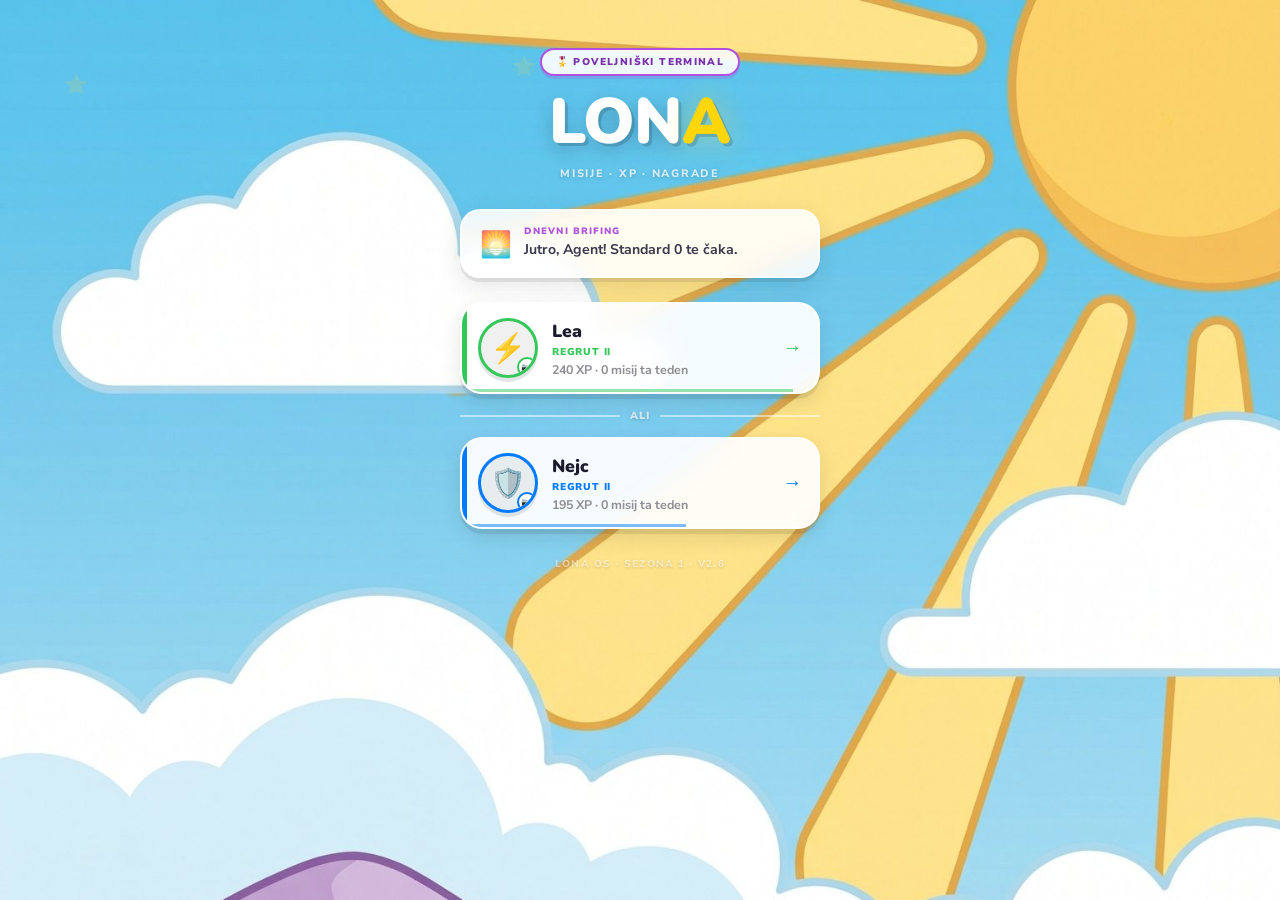
==== commit af3f738f: "Add files via upload" ====
--- a/index.html
+++ b/index.html
@@ -2,411 +2,414 @@
 <html lang="sl">
 <head>
 <meta charset="UTF-8"/>
-<link rel="icon" type="image/png" href="favicon.ico"/>
-
+<link rel="icon" type="image/png" href="favicon.png"/>
 <meta name="viewport" content="width=device-width,initial-scale=1.0,viewport-fit=cover"/>
-<meta name="theme-color" content="#1E2438"/>
+<meta name="theme-color" content="#87CEEB"/>
 <link rel="manifest" href="manifest.json"/>
 <meta name="mobile-web-app-capable" content="yes"/>
 <meta name="apple-mobile-web-app-capable" content="yes"/>
+<meta name="apple-mobile-web-app-status-bar-style" content="default"/>
+<meta name="apple-mobile-web-app-title" content="LONA OS"/>
 <title>LONA OS</title>
 
+<link rel="preconnect" href="https://fonts.googleapis.com"/>
+<link rel="preconnect" href="https://fonts.gstatic.com" crossorigin/>
+<link href="https://fonts.googleapis.com/css2?family=Nunito:wght@700;800;900&family=Nunito+Sans:wght@400;600;700;800&display=swap" rel="stylesheet"/>
+
 <style>
-*, *::before, *::after { box-sizing: border-box; margin: 0; padding: 0; }
+*,*::before,*::after{box-sizing:border-box;margin:0;padding:0}
+
+:root {
+  --green:     #34C759;
+  --green-deep:#248A3D;
+  --gold:      #FFD60A;
+  --gold-deep: #B89800;
+  --purple:    #AF52DE;
+  --purple-deep:#7B2FA8;
+  --blue:      #007AFF;
+  --red:       #FF3B30;
+  --white:     #FFFFFF;
+  --text:      #1C1C2E;
+  --text-dim:  #3A3A4C;
+  --text-muted:#8E8E93;
+}
+
+html { -webkit-text-size-adjust:100%; touch-action:manipulation; }
 
 body {
-  font-family: 'DM Sans', sans-serif;
-  background: #1E2438;
+  font-family: 'Nunito Sans', system-ui, sans-serif;
   min-height: 100dvh;
   display: flex; flex-direction: column;
-  align-items: center; justify-content: center;
-  padding: 24px;
-  position: relative; overflow-x: hidden;
-}
-
-/* Ozadje — živahni delci */
-.bg-particles {
-  position: fixed; inset: 0; pointer-events: none; z-index: 0;
+  align-items: center; justify-content: flex-start;
   overflow-x: hidden;
-}
-.particle {
-  position: absolute; border-radius: 50%;
-  background: rgba(45,125,82,.15);
-  animation: float-particle linear infinite;
-}
-@keyframes float-particle {
-  0%   { transform: translateY(100dvh) scale(0); opacity: 0; }
-  10%  { opacity: 1; }
-  90%  { opacity: .3; }
-  100% { transform: translateY(-100px) scale(1); opacity: 0; }
-}
-
-/* Vsebina */
-.login-wrap {
+  background: #87CEEB;
+  -webkit-font-smoothing: antialiased;
+}
+
+/* ── OZADJE ─────────────────────────────────────────────── */
+#bg-img {
+  position: fixed; inset: 0; z-index: 0; pointer-events: none;
+}
+#bg-img img {
+  width: 100%; height: 100%;
+  object-fit: cover; object-position: center top;
+  display: block;
+}
+
+/* ── VSEBINA ─────────────────────────────────────────────── */
+.screen {
   position: relative; z-index: 1;
+  width: 100%; max-width: 400px;
+  min-height: 100dvh;
   display: flex; flex-direction: column;
-  align-items: center; width: 100%; max-width: 340px;
-  gap: 0;
-}
-
-/* Logo */
-.logo-block { text-align: center; margin-bottom: 40px; }
+  align-items: center;
+  padding: 0 20px calc(40px + env(safe-area-inset-bottom));
+  padding-top: max(48px, env(safe-area-inset-top));
+}
+
+/* ── LOGO BLOK ───────────────────────────────────────────── */
+.logo-block {
+  text-align: center;
+  margin-bottom: 28px;
+}
+
 .logo-badge {
   display: inline-block;
-  font-size: .6rem; font-weight: 700; letter-spacing: .2em;
-  text-transform: uppercase; color: rgba(90,175,122,.7);
-  border: 1px solid rgba(45,125,82,.3);
-  border-radius: 20px; padding: 4px 12px; margin-bottom: 16px;
-  background: rgba(45,125,82,.08);
-}
+  font-size: .62rem; font-weight: 900;
+  letter-spacing: .14em; text-transform: uppercase;
+  color: var(--purple-deep);
+  background: rgba(255,255,255,.9);
+  border: 2.5px solid var(--purple);
+  border-radius: 30px;
+  padding: 5px 14px;
+  margin-bottom: 14px;
+  box-shadow: 0 3px 0 rgba(175,82,222,.25);
+}
+
+.logo-cloud {
+  position: relative;
+  display: inline-block;
+  margin-bottom: 8px;
+}
+
 .logo-title {
-  font-family: 'DM Serif Display', serif;
-  font-size: 3.2rem; color: #F0EEF8;
-  letter-spacing: .04em; line-height: 1;
-  margin-bottom: 6px;
-}
-.logo-title span { color: #72D68A; }
+  font-family: 'Nunito', sans-serif;
+  font-size: 4rem; font-weight: 900;
+  color: var(--white);
+  letter-spacing: -.01em; line-height: 1;
+  text-shadow:
+    3px 3px 0 rgba(0,0,0,.15),
+    0 6px 20px rgba(0,0,0,.2);
+  position: relative; z-index: 1;
+}
+.logo-title em {
+  font-style: normal;
+  color: var(--gold);
+  text-shadow:
+    3px 3px 0 rgba(0,0,0,.15),
+    0 0 30px rgba(255,214,10,.4);
+}
+
 .logo-sub {
-  font-size: .7rem; letter-spacing: .16em;
-  text-transform: uppercase; color: rgba(240,238,248,.45);
-}
-
-/* Misija briefing */
+  font-size: .68rem; font-weight: 800;
+  letter-spacing: .16em; text-transform: uppercase;
+  color: rgba(255,255,255,.75);
+  text-shadow: 0 1px 4px rgba(0,0,0,.2);
+  margin-top: 4px;
+}
+
+/* ── BRIFING BOX ─────────────────────────────────────────── */
 .briefing-box {
-  width: 100%; padding: 16px 18px;
-  background: rgba(45,125,82,.08);
-  border: 1px solid rgba(45,125,82,.2);
-  border-left: 3px solid #72D68A;
-  border-radius: 14px; margin-bottom: 32px;
-}
-.briefing-box__label {
-  font-size: .58rem; font-weight: 700; letter-spacing: .14em;
-  text-transform: uppercase; color: #72D68A; margin-bottom: 6px;
-}
-.briefing-box__text {
-  font-size: .82rem; color: rgba(240,238,248,.7); line-height: 1.5;
-}
-
-/* Agent kartice */
-.agents { display: flex; flex-direction: column; gap: 10px; width: 100%; }
+  width: 100%;
+  background: rgba(255,255,255,.88);
+  backdrop-filter: blur(12px);
+  border: 2.5px solid rgba(255,255,255,.6);
+  border-radius: 20px;
+  padding: 14px 18px;
+  margin-bottom: 24px;
+  box-shadow: 0 4px 0 rgba(0,0,0,.08), 0 8px 24px rgba(0,0,0,.1);
+  display: flex; align-items: flex-start; gap: 12px;
+}
+.briefing-icon {
+  font-size: 1.6rem; flex-shrink: 0; margin-top: 2px;
+}
+.briefing-content {}
+.briefing-label {
+  font-size: .58rem; font-weight: 900;
+  letter-spacing: .12em; text-transform: uppercase;
+  color: var(--purple); margin-bottom: 3px;
+}
+.briefing-text {
+  font-size: .88rem; font-weight: 700;
+  color: var(--text-dim); line-height: 1.4;
+}
+
+/* ── AGENT KARTICE ───────────────────────────────────────── */
+.agents {
+  display: flex; flex-direction: column;
+  gap: 12px; width: 100%;
+}
 
 .agent-card {
-  display: flex; align-items: center; gap: 16px;
-  padding: 18px 20px; border-radius: 18px;
-  background: rgba(255,255,255,.10);
-  border: 1.5px solid rgba(255,255,255,.12);
-  cursor: pointer; transition: all 250ms ease;
-  position: relative; overflow-x: hidden;
-}
+  width: 100%;
+  display: flex; align-items: center; gap: 14px;
+  padding: 14px 16px;
+  background: rgba(255,255,255,.92);
+  backdrop-filter: blur(12px);
+  border: 2.5px solid rgba(255,255,255,.7);
+  border-radius: 22px;
+  cursor: pointer;
+  position: relative; overflow: hidden;
+  text-align: left;
+  font-family: 'Nunito Sans', sans-serif;
+  box-shadow: 0 5px 0 rgba(0,0,0,.08), 0 8px 20px rgba(0,0,0,.1);
+  transition: transform .15s ease, box-shadow .15s ease;
+  -webkit-tap-highlight-color: transparent;
+  touch-action: manipulation;
+}
+.agent-card:active {
+  transform: translateY(4px);
+  box-shadow: 0 1px 0 rgba(0,0,0,.08);
+}
+
+/* Barvna leva bordura glede na agenta */
 .agent-card::before {
   content: '';
-  position: absolute; inset: 0;
-  background: linear-gradient(135deg, rgba(45,125,82,.15), transparent);
-  opacity: 0; transition: opacity 250ms ease;
-}
-.agent-card:hover::before { opacity: 1; }
-.agent-card:hover {
-  border-color: rgba(90,175,122,.5);
-  transform: translateY(-2px);
-  box-shadow: 0 8px 32px rgba(45,125,82,.2);
-}
-.agent-card:active { transform: scale(.97); }
-
-.agent-card__avatar {
-  width: 64px; height: 64px; border-radius: 50%;
-  background: rgba(45,125,82,.15);
-  border: 2.5px solid rgba(90,175,122,.4);
+  position: absolute; left: 0; top: 0; bottom: 0;
+  width: 5px;
+  border-radius: 22px 0 0 22px;
+  background: var(--agent-color, var(--green));
+}
+
+/* XP progress bar na dnu */
+.agent-card::after {
+  content: '';
+  position: absolute; bottom: 0; left: 0;
+  height: 3px; width: var(--xp-pct, 0%);
+  background: var(--agent-color, var(--green));
+  border-radius: 0 0 0 22px;
+  opacity: .5;
+  transition: width .8s ease;
+}
+
+.agent-avatar {
+  width: 60px; height: 60px; border-radius: 50%;
+  background: rgba(0,0,0,.06);
+  border: 3px solid var(--agent-color, var(--green));
   display: flex; align-items: center; justify-content: center;
   font-size: 1.8rem; flex-shrink: 0;
-  position: relative; z-index: 1;
-  overflow-x: hidden;
-  box-shadow: 0 0 0 4px rgba(45,125,82,.1), 0 4px 16px rgba(0,0,0,.3);
-}
-.agent-card__avatar img {
+  box-shadow: 0 4px 0 rgba(0,0,0,.1);
+  overflow: hidden; position: relative;
+}
+.agent-avatar img {
   width: 100%; height: 100%;
   object-fit: cover; object-position: center top;
   border-radius: 50%;
 }
-.agent-card:hover .agent-card__avatar {
-  border-color: #72D68A;
-  box-shadow: 0 0 0 4px rgba(45,125,82,.2), 0 0 20px rgba(45,125,82,.3);
-}
-.agent-card__info { flex: 1; position: relative; z-index: 1; }
-.agent-card__name {
-  font-family: 'DM Serif Display', serif;
-  font-size: 1.2rem; color: #F0EEF8; margin-bottom: 4px;
-}
-.agent-card__rank {
-  font-size: .6rem; font-weight: 600; letter-spacing: .1em;
-  text-transform: uppercase; color: #72D68A;
-}
-.agent-card__xp {
-  font-size: .78rem; font-weight: 600; color: rgba(240,238,248,.6);
-  margin-top: 1px;
-}
-.agent-card__arrow {
-  font-size: 1.1rem; color: rgba(240,238,248,.2);
-  transition: all 250ms ease; position: relative; z-index: 1;
-}
-.agent-card:hover .agent-card__arrow { color: #72D68A; transform: translateX(4px); }
-
-/* XP mini bar */
-.agent-card__bar {
-  position: absolute; bottom: 0; left: 0; right: 0; height: 2px;
-  background: rgba(255,255,255,.05);
-}
-.gk-checks {
-  display: flex; flex-direction: column; gap: 10px;
-  width: 100%; margin-bottom: 16px;
-}
-.gk-check-item {
-  display: flex; align-items: center; gap: 14px;
-  padding: 14px 18px; border-radius: 16px;
-  background: rgba(255,255,255,.10);
-  border: 2px solid rgba(255,255,255,.12);
-  cursor: pointer; transition: all 200ms ease;
-  -webkit-tap-highlight-color: transparent;
-}
-.gk-check-item--done {
-  background: rgba(52,199,89,.12);
-  border-color: rgba(52,199,89,.4);
-}
-.gk-check-item__box {
-  width: 28px; height: 28px; border-radius: 8px;
-  border: 2.5px solid rgba(255,255,255,.2);
+.agent-avatar-camera {
+  position: absolute; bottom: -2px; right: -2px;
+  width: 20px; height: 20px; border-radius: 50%;
+  background: var(--white);
+  border: 2px solid var(--agent-color, var(--green));
   display: flex; align-items: center; justify-content: center;
-  font-size: 1rem; flex-shrink: 0; transition: all 200ms ease;
-  background: rgba(255,255,255,.05);
-}
-.gk-check-item--done .gk-check-item__box {
-  background: #34C759; border-color: #34C759;
-  animation: checkbox-bounce .3s cubic-bezier(.17,.67,.35,1.5);
-}
-@keyframes checkbox-bounce {
-  0%  { transform: scale(0.5); }
-  60% { transform: scale(1.2); }
-  100%{ transform: scale(1); }
-}
-.gk-check-item__label {
-  font-size: .95rem; font-weight: 700; color: rgba(240,238,248,.7);
-  transition: color 200ms ease;
-}
-.gk-check-item--done .gk-check-item__label {
-  color: #72D68A; text-decoration: line-through;
-}
-.gk-confirm-btn {
-  width: 100%; padding: 16px; border-radius: 16px;
-  font-family: 'Nunito', sans-serif; font-size: 1rem; font-weight: 900;
-  background: rgba(255,255,255,.09); color: rgba(240,238,248,.6);
-  border: 2px solid rgba(255,255,255,.12);
-  transition: all 250ms ease; cursor: not-allowed;
-}
-.gk-confirm-btn--ready {
-  background: #34C759 !important; color: white !important;
-  border-color: #34C759 !important; cursor: pointer !important;
-  box-shadow: 0 5px 0 rgba(52,199,89,.4);
-  animation: btn-ready .4s ease;
-}
-@keyframes btn-ready {
-  0%  { transform: scale(.95); }
-  60% { transform: scale(1.03); }
-  100%{ transform: scale(1); }
-}
-.gk-confirm-btn--ready:hover { transform: translateY(-2px); box-shadow: 0 7px 0 rgba(52,199,89,.4); }
-.gk-confirm-btn--ready:active { transform: translateY(2px); box-shadow: none; }
-
-/* Step transitions */
-@keyframes step-in {
-  from { opacity: 0; transform: translateY(20px) scale(.97); }
-  to   { opacity: 1; transform: translateY(0) scale(1); }
-}
-.step-animate { animation: step-in .35s cubic-bezier(.17,.67,.35,1.1) forwards; }
-
-.agent-card__bar-fill {
-  height: 100%; background: #72D68A;
-  transition: width .6s ease;
-}
-
-/* Divider */
+  font-size: .6rem; z-index: 2;
+}
+
+.agent-info { flex: 1; min-width: 0; }
+.agent-name {
+  font-family: 'Nunito', sans-serif;
+  font-size: 1.1rem; font-weight: 900;
+  color: var(--text); margin-bottom: 2px;
+}
+.agent-rank {
+  font-size: .62rem; font-weight: 900;
+  letter-spacing: .08em; text-transform: uppercase;
+  color: var(--agent-color, var(--green));
+  margin-bottom: 2px;
+}
+.agent-xp {
+  font-size: .78rem; font-weight: 700;
+  color: var(--text-muted);
+}
+
+.agent-arrow {
+  font-size: 1.2rem;
+  color: var(--agent-color, var(--green));
+  flex-shrink: 0;
+  font-weight: 900;
+}
+
+/* ── DIVIDER ─────────────────────────────────────────────── */
 .or-divider {
-  display: flex; align-items: center; gap: 12px;
-  width: 100%; padding: 4px 0;
+  display: flex; align-items: center; gap: 10px;
+  width: 100%; padding: 2px 0;
 }
 .or-divider::before, .or-divider::after {
-  content: ''; flex: 1; height: 1px;
-  background: rgba(255,255,255,.09);
+  content: ''; flex: 1; height: 2px;
+  background: rgba(255,255,255,.5);
+  border-radius: 2px;
 }
 .or-divider span {
-  font-size: .62rem; color: rgba(240,238,248,.2);
+  font-size: .65rem; font-weight: 900;
+  color: rgba(255,255,255,.7);
   letter-spacing: .1em; text-transform: uppercase;
-}
-
-/* Footer */
+  text-shadow: 0 1px 3px rgba(0,0,0,.2);
+}
+
+/* ── FOOTER ──────────────────────────────────────────────── */
 .login-footer {
-  margin-top: 40px; text-align: center;
-  font-size: .6rem; letter-spacing: .1em;
-  text-transform: uppercase; color: rgba(240,238,248,.15);
-}
-
-/* Loading animacija */
-@keyframes card-in {
-  from { opacity: 0; transform: translateY(20px); }
-  to   { opacity: 1; transform: translateY(0); }
-}
-.agent-card { animation: card-in .4s ease forwards; opacity: 0; }
-.agent-card:nth-child(1) { animation-delay: .1s; }
-.agent-card:nth-child(3) { animation-delay: .2s; }
+  margin-top: 28px;
+  text-align: center;
+  font-size: .62rem; font-weight: 800;
+  letter-spacing: .12em; text-transform: uppercase;
+  color: rgba(255,255,255,.5);
+  text-shadow: 0 1px 3px rgba(0,0,0,.15);
+}
+
+/* ── ANIMACIJE ───────────────────────────────────────────── */
+@keyframes bounce-in {
+  0%  { opacity:0; transform:translateY(20px) scale(.92); }
+  60% { transform:translateY(-4px) scale(1.02); }
+  100%{ opacity:1; transform:translateY(0) scale(1); }
+}
+@keyframes float-logo {
+  0%,100%{ transform: translateY(0); }
+  50%    { transform: translateY(-6px); }
+}
+@keyframes spin-star {
+  to { transform: rotate(360deg); }
+}
+
+.logo-cloud { animation: float-logo 4s ease-in-out infinite; }
+
+.agent-card {
+  opacity: 0;
+  animation: bounce-in .4s cubic-bezier(.17,.67,.35,1.1) forwards;
+}
+.agent-card:nth-child(1) { animation-delay: .15s; }
+.agent-card:nth-child(2) { animation-delay: .25s; }
+.agent-card:nth-child(3) { animation-delay: .35s; }
+
+/* Zvezde v ozadju */
+.star {
+  position: fixed;
+  pointer-events: none; z-index: 0;
+  font-size: 1.2rem;
+  animation: spin-star 8s linear infinite;
+  opacity: .15;
+}
 </style>
-<link rel="stylesheet" href="shared.css"/>
 </head>
 <body>
 
-<div class="bg-particles" id="particles"></div>
-
-<div class="login-wrap">
-
+<!-- Ozadje -->
+<div id="bg-img">
+  <img src="assets/bg-day.png" id="bg-source" alt=""/>
+</div>
+
+<!-- Dekorativne zvezde -->
+<div class="star" style="top:8%;left:5%;animation-duration:6s">⭐</div>
+<div class="star" style="top:12%;right:8%;animation-duration:9s;animation-direction:reverse">✨</div>
+<div class="star" style="top:6%;left:40%;animation-duration:7s">🌟</div>
+
+<div class="screen">
+
+  <!-- LOGO -->
   <div class="logo-block">
-    <div class="logo-badge">Poveljniški Terminal</div>
-    <h1 class="logo-title">LONA<span>_OS</span></h1>
-    <p class="logo-sub">v2.6 · Stealth Learning</p>
+    <div class="logo-badge">🎖️ Poveljniški Terminal</div>
+    <div class="logo-cloud">
+      <h1 class="logo-title">LON<em>A</em></h1>
+    </div>
+    <p class="logo-sub">Misije · XP · Nagrade</p>
   </div>
 
+  <!-- BRIFING -->
   <div class="briefing-box">
-    <p class="briefing-box__label">Dnevni Brifing</p>
-    <p class="briefing-box__text" id="briefing-text">Kateri agent prevzema danes misijo?</p>
+    <div class="briefing-icon" id="briefing-icon">📋</div>
+    <div class="briefing-content">
+      <div class="briefing-label">Dnevni brifing</div>
+      <div class="briefing-text" id="briefing-text">Kateri agent prevzema danes misijo?</div>
+    </div>
   </div>
 
+  <!-- AGENT KARTICE -->
   <div class="agents" id="agents-list"></div>
 
-  <p class="login-footer">LONA OS · Sezona 1</p>
+  <p class="login-footer">LONA OS · Sezona 1 · v2.6</p>
 
 </div>
 
 <script src="config.js"></script>
 <script>
-// ── GATEKEEPER ──────────────────────────────────────────────
-const GK_KEY = "lona_gatekeeper_date";
-function gkTodayStr() { return new Date().toISOString().slice(0,10); }
-function isGkApproved() { return localStorage.getItem(GK_KEY) === gkTodayStr(); }
-
-function initGatekeeperLogin() {
-  const checks   = LONA_CONFIG.gatekeeper.checks;
-  const el       = document.getElementById("gk-checks");
-  const confirmBtn = document.getElementById("gk-confirm");
-  const state    = {};
-
-  el.innerHTML = checks.map(c => `
-    <div class="gk-check-item" id="gkc-${c.id}" onclick="toggleGkCheck('${c.id}')">
-      <div class="gk-check-item__box" id="gkbox-${c.id}"></div>
-      <span class="gk-check-item__label">${c.label}</span>
-    </div>
-  `).join("");
-
-  window.toggleGkCheck = function(id) {
-    state[id] = !state[id];
-    const item = document.getElementById("gkc-" + id);
-    const box  = document.getElementById("gkbox-" + id);
-    if (state[id]) {
-      item.classList.add("gk-check-item--done");
-      box.textContent = "✓";
-      // Vibriraj
-      if (navigator.vibrate) navigator.vibrate(30);
-    } else {
-      item.classList.remove("gk-check-item--done");
-      box.textContent = "";
-    }
-    // Preveri ali so vse odkljukane
-    const allDone = checks.every(c => state[c.id]);
-    confirmBtn.disabled = !allDone;
-    confirmBtn.classList.toggle("gk-confirm-btn--ready", allDone);
-  };
-}
-
-window.confirmGatekeeper = function() {
-  localStorage.setItem(GK_KEY, gkTodayStr());
-  // Animacija prehoda
-  const step1 = document.getElementById("step-gatekeeper");
-  const step2 = document.getElementById("step-agents");
-  step1.style.animation = "stamp-out .25s ease forwards";
-  setTimeout(() => {
-    step1.style.display = "none";
-    step2.style.display = "block";
-    step2.classList.add("step-animate");
-  }, 250);
-};
-
-// ── DELCI V OZADJU
-const container = document.getElementById("particles");
-for (let i = 0; i < 12; i++) {
-  const el = document.createElement("div");
-  el.className = "particle";
-  const size = 4 + Math.random() * 20;
-  el.style.cssText = `
-    width:${size}px; height:${size}px;
-    left:${Math.random()*100}%;
-    animation-duration:${8 + Math.random()*12}s;
-    animation-delay:${Math.random()*8}s;
-  `;
-  container.appendChild(el);
-}
-
-// Dinamični brifing glede na uro
+// ── OZADJE glede na čas ─────────────────────────────────────
+(function() {
+  const h = new Date().getHours();
+  if (h >= 19 || h < 6) {
+    const img = document.getElementById('bg-source');
+    const night = 'assets/bg-night.png';
+    const testImg = new Image();
+    testImg.onload = () => { img.src = night; };
+    testImg.src = night;
+    document.body.style.background = '#1A1446';
+  }
+})();
+
+// ── BRIFING glede na uro ────────────────────────────────────
 const h = new Date().getHours();
 const briefings = [
-  [6,  "Jutro, Agent. Standard 0 čaka na potrditev."],
-  [10, "Dopoldne. Baza je aktivna. Misije so odprte."],
-  [14, "Popoldanski sektor. Čas za akcijo."],
-  [18, "Večerni brifing. Preveri zakladnico."],
-  [21, "Nočna izmena. Zaključi dan z odliko."],
+  [6,  '🌅', 'Jutro, Agent! Standard 0 te čaka.'],
+  [10, '☀️', 'Dopoldne. Baza je aktivna. Misije so odprte!'],
+  [14, '🌤️', 'Popoldanski sektor. Čas za akcijo!'],
+  [18, '🌆', 'Večerni brifing. Preveri zakladnico.'],
+  [21, '🌙', 'Nočna izmena. Zaključi dan z odliko!'],
 ];
-const msg = briefings.reverse().find(([t]) => h >= t)?.[1] || "Baza je aktivna. Misije čakajo.";
-document.getElementById("briefing-text").textContent = msg;
-
-// Rang iz XP
+const [, bIcon, bText] = [...briefings].reverse().find(([t]) => h >= t) || briefings[0];
+document.getElementById('briefing-icon').textContent = bIcon;
+document.getElementById('briefing-text').textContent = bText;
+
+// ── RANG iz XP ──────────────────────────────────────────────
 function getRank(xp) {
   const ranks = [...LONA_CONFIG.ranks].reverse();
   return ranks.find(r => xp >= r.minXp)?.label || LONA_CONFIG.ranks[0].label;
 }
-
 function getXp(agentId) {
-  const s = localStorage.getItem("lona_xp_state");
+  const s = localStorage.getItem('lona_xp_state');
   if (s) return JSON.parse(s)[agentId] ?? 0;
   return LONA_CONFIG.agents.find(a => a.id === agentId)?.xp ?? 0;
 }
-
 function getMaxXp(agentId) {
-  const s = localStorage.getItem("lona_rank_state");
+  const s = localStorage.getItem('lona_rank_state');
   if (s) return JSON.parse(s)[agentId] ?? getXp(agentId);
   return getXp(agentId);
 }
-
-// Izračun XP bara
 function xpPct(agentId) {
-  const xp    = getMaxXp(agentId);
+  const xp = getMaxXp(agentId);
   const ranks = LONA_CONFIG.ranks;
-  const ci    = ranks.findIndex(r => r.minXp > xp);
-  const lo    = ranks[Math.max(0,ci-1)]?.minXp ?? 0;
-  const hi    = ranks[ci]?.minXp ?? lo + 300;
-  return Math.min(100, Math.round(((xp-lo)/(hi-lo))*100));
-}
-
-// Misij ta teden
+  const ci = ranks.findIndex(r => r.minXp > xp);
+  const lo = ranks[Math.max(0, ci - 1)]?.minXp ?? 0;
+  const hi = ranks[ci]?.minXp ?? lo + 300;
+  return Math.min(100, Math.round(((xp - lo) / (hi - lo)) * 100));
+}
 function weekMissions(agentId) {
-  const log = JSON.parse(localStorage.getItem("lona_mission_log") || "[]");
-  const now  = new Date();
+  const log = JSON.parse(localStorage.getItem('lona_mission_log') || '[]');
+  const now = new Date();
   const jan1 = new Date(now.getFullYear(), 0, 1);
-  const wk   = Math.ceil(((now-jan1)/86400000 + jan1.getDay()+1)/7);
-  const key  = now.getFullYear() + "-W" + wk;
+  const wk = Math.ceil(((now - jan1) / 86400000 + jan1.getDay() + 1) / 7);
+  const key = now.getFullYear() + '-W' + wk;
   return log.filter(e => e.agentId === agentId && e.week === key).length;
 }
 
-const list = document.getElementById("agents-list");
+// Barve za agente — vsak agent dobi svojo barvo
+const AGENT_COLORS = ['#34C759', '#007AFF', '#AF52DE', '#FF9500', '#FF2D55'];
+
+// ── AGENT KARTICE ────────────────────────────────────────────
+const list = document.getElementById('agents-list');
 
 LONA_CONFIG.agents.forEach((agent, i) => {
   if (i > 0) {
-    const div = document.createElement("div");
-    div.className = "or-divider";
-    div.innerHTML = "<span>ali</span>";
+    const div = document.createElement('div');
+    div.className = 'or-divider';
+    div.innerHTML = '<span>ali</span>';
     list.appendChild(div);
   }
 
@@ -414,48 +417,45 @@
   const rank  = getRank(getMaxXp(agent.id));
   const pct   = xpPct(agent.id);
   const wkMis = weekMissions(agent.id);
-
-  const _photo = localStorage.getItem("lona_photo_" + agent.id);
-
-  // Wrapper
-  const wrap = document.createElement("div");
-  wrap.style.cssText = "position:relative;width:100%";
-
-  const card = document.createElement("button");
-  card.className = "agent-card";
+  const color = AGENT_COLORS[i % AGENT_COLORS.length];
+  const photo = localStorage.getItem('lona_photo_' + agent.id);
+
+  const card = document.createElement('button');
+  card.className = 'agent-card';
+  card.style.setProperty('--agent-color', color);
+  card.style.setProperty('--xp-pct', pct + '%');
+
+  const avatarHTML = photo
+    ? `<img src="${photo}" alt="${agent.name}"/>`
+    : agent.avatar;
+
   card.innerHTML = `
-    <div class="agent-card__avatar" id="avatar-${agent.id}" style="position:relative;overflow:visible">
-      ${_photo ? `<img src="${_photo}" style="width:100%;height:100%;object-fit:cover;border-radius:50%">` : agent.avatar}
-      <div style="position:absolute;bottom:-2px;right:-2px;width:20px;height:20px;border-radius:50%;
-        background:#4A9E6A;border:2px solid #1E2438;display:flex;align-items:center;
-        justify-content:center;font-size:.55rem;z-index:2">📷</div>
+    <div class="agent-avatar" style="border-color:${color}">
+      ${avatarHTML}
+      <div class="agent-avatar-camera">📷</div>
     </div>
-    <div class="agent-card__info">
-      <p class="agent-card__name">${agent.name}</p>
-      <p class="agent-card__rank">${rank}</p>
-      <p class="agent-card__xp">${xp} XP · ${wkMis} misij ta teden</p>
+    <div class="agent-info">
+      <div class="agent-name">${agent.name}</div>
+      <div class="agent-rank">${rank}</div>
+      <div class="agent-xp">${xp} XP · ${wkMis} misij ta teden</div>
     </div>
-    <span class="agent-card__arrow">→</span>
-    <div class="agent-card__bar">
-      <div class="agent-card__bar-fill" style="width:${pct}%"></div>
-    </div>
+    <div class="agent-arrow">→</div>
   `;
 
-  card.addEventListener("click", () => {
-    localStorage.setItem("lona_current_agent", agent.id);
-    card.style.transform = "scale(.95)"; card.style.opacity = ".7";
-    setTimeout(() => { location.href = "gatekeeper.html"; }, 180);
+  card.addEventListener('click', () => {
+    localStorage.setItem('lona_current_agent', agent.id);
+    card.style.transform = 'translateY(4px)';
+    card.style.boxShadow = '0 1px 0 rgba(0,0,0,.08)';
+    setTimeout(() => { location.href = 'gatekeeper.html'; }, 180);
   });
 
-  wrap.appendChild(card);
-  list.appendChild(wrap);
+  list.appendChild(card);
 });
-</script>
-
-<script>
-  if ('serviceWorker' in navigator) {
-    navigator.serviceWorker.register('./sw.js').catch(() => {});
-  }
+
+// ── SERVICE WORKER ──────────────────────────────────────────
+if ('serviceWorker' in navigator) {
+  navigator.serviceWorker.register('./sw.js').catch(() => {});
+}
 </script>
 </body>
 </html>
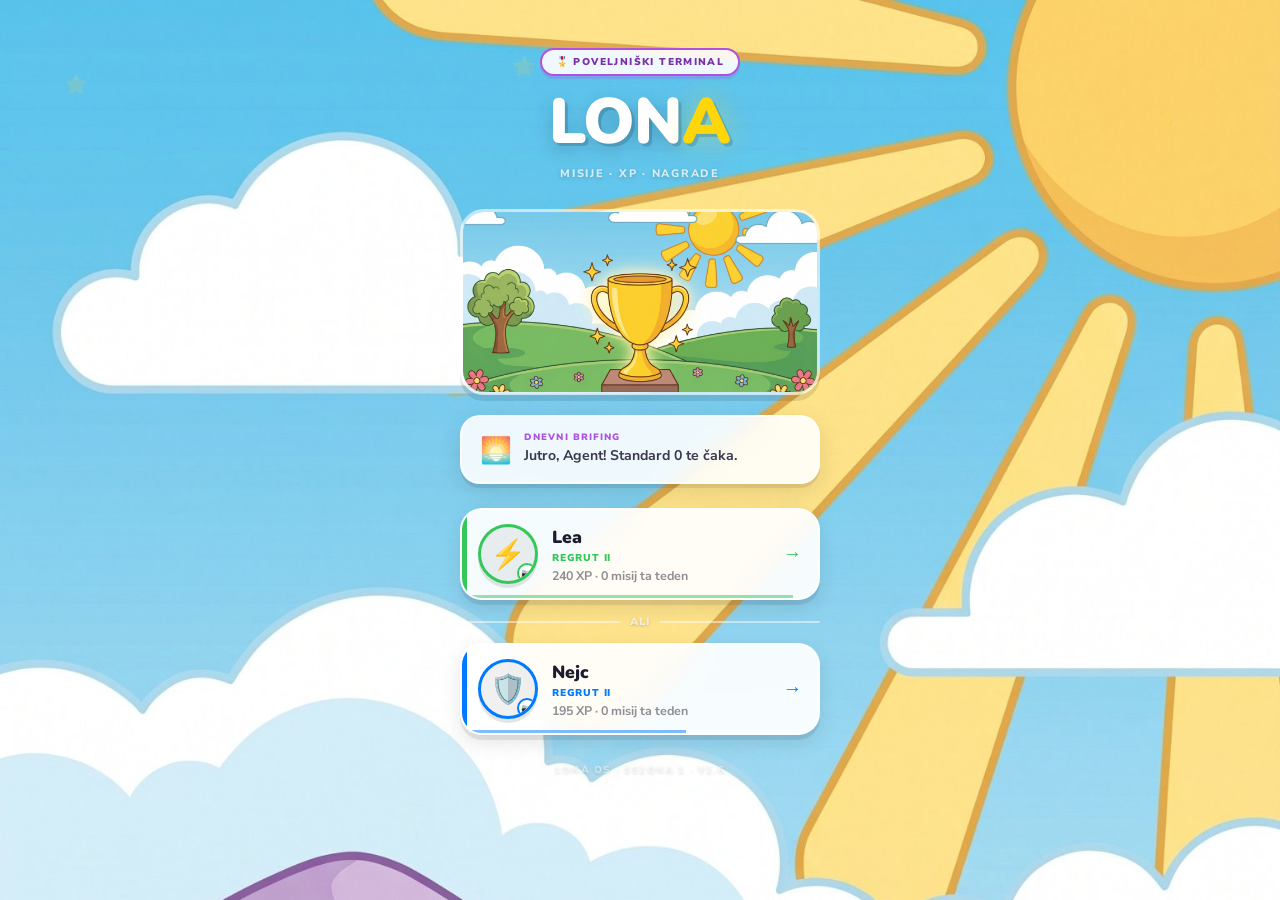
==== commit a621c95e: "Add files via upload" ====
--- a/index.html
+++ b/index.html
@@ -323,6 +323,16 @@
     <p class="logo-sub">Misije · XP · Nagrade</p>
   </div>
 
+  <!-- SPLASH -->
+  <div style="width:100%;border-radius:24px;overflow:hidden;
+              margin-bottom:20px;
+              box-shadow:0 6px 0 rgba(0,0,0,.1);
+              border:3px solid rgba(255,255,255,.6)">
+    <img src="assets/splash.png" alt="LONA OS"
+         style="width:100%;display:block;max-height:180px;
+                object-fit:cover;object-position:center center"/>
+  </div>
+
   <!-- BRIFING -->
   <div class="briefing-box">
     <div class="briefing-icon" id="briefing-icon">📋</div>
